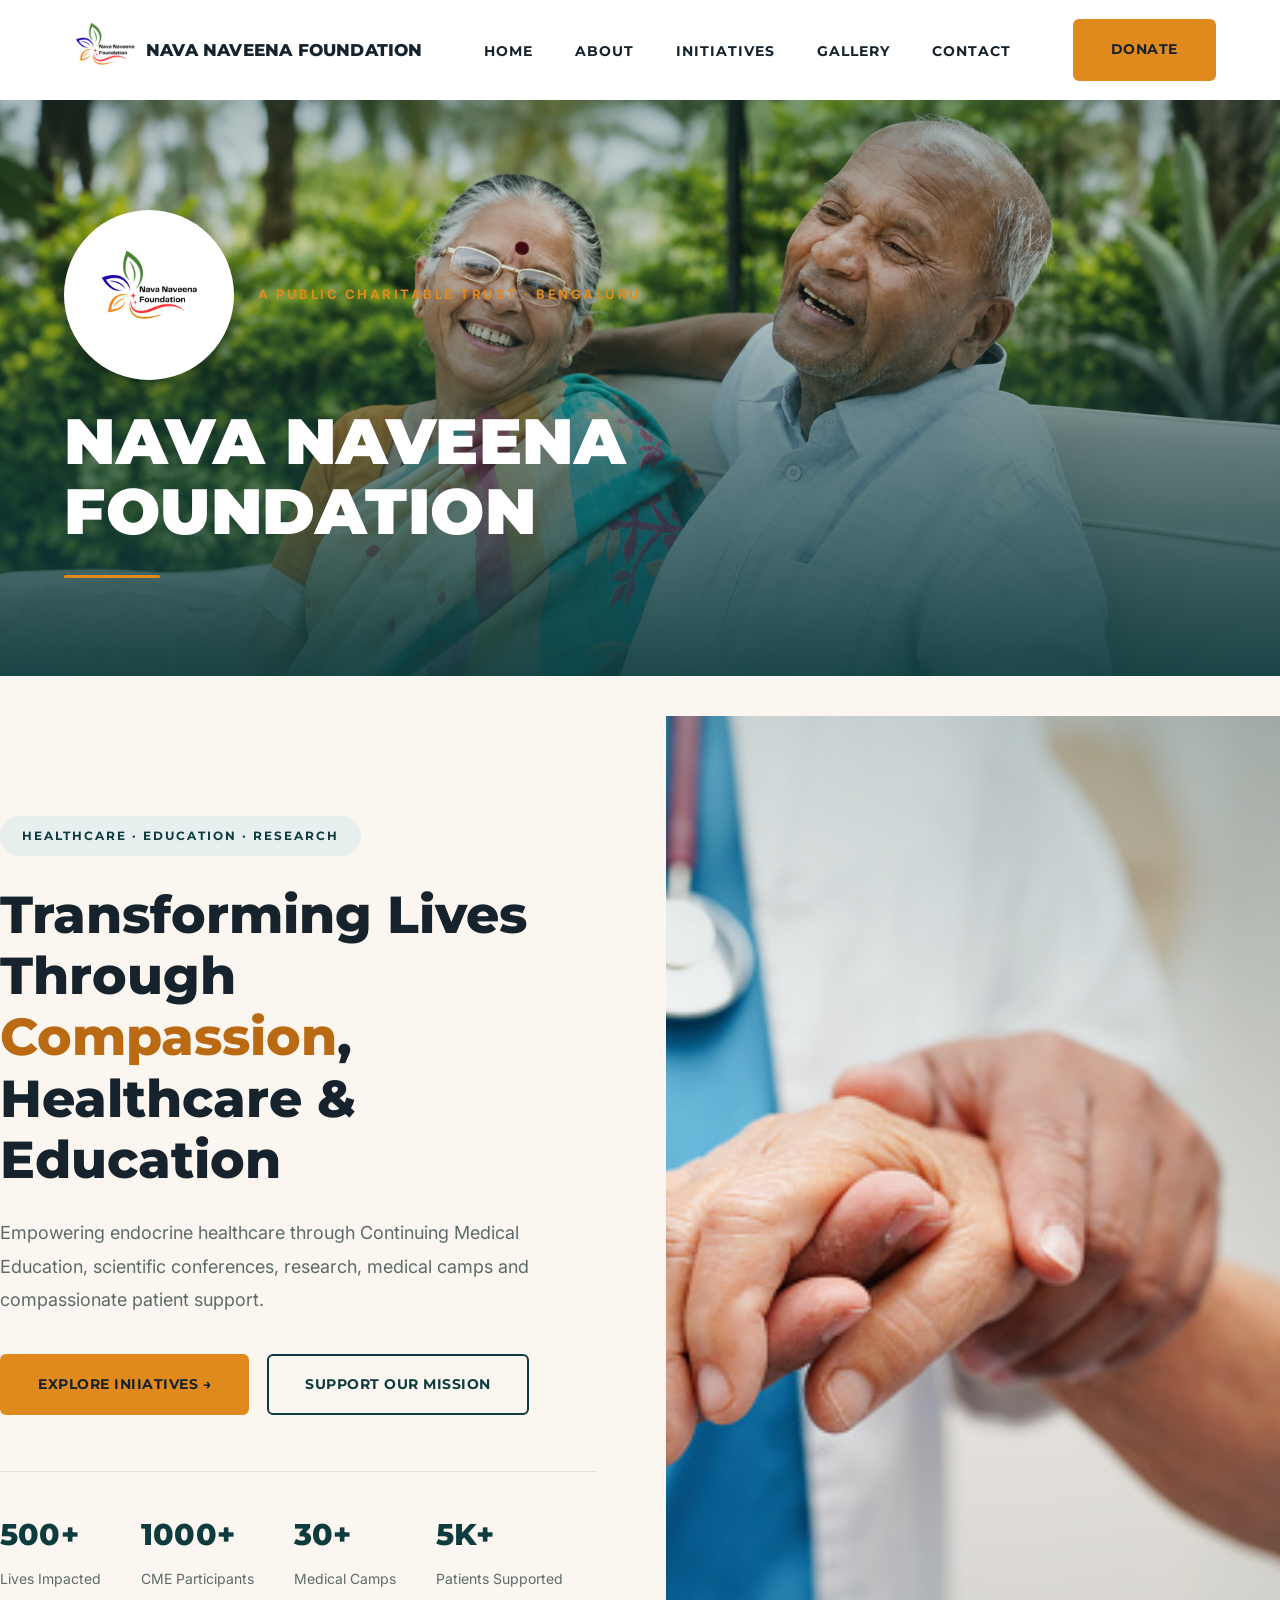
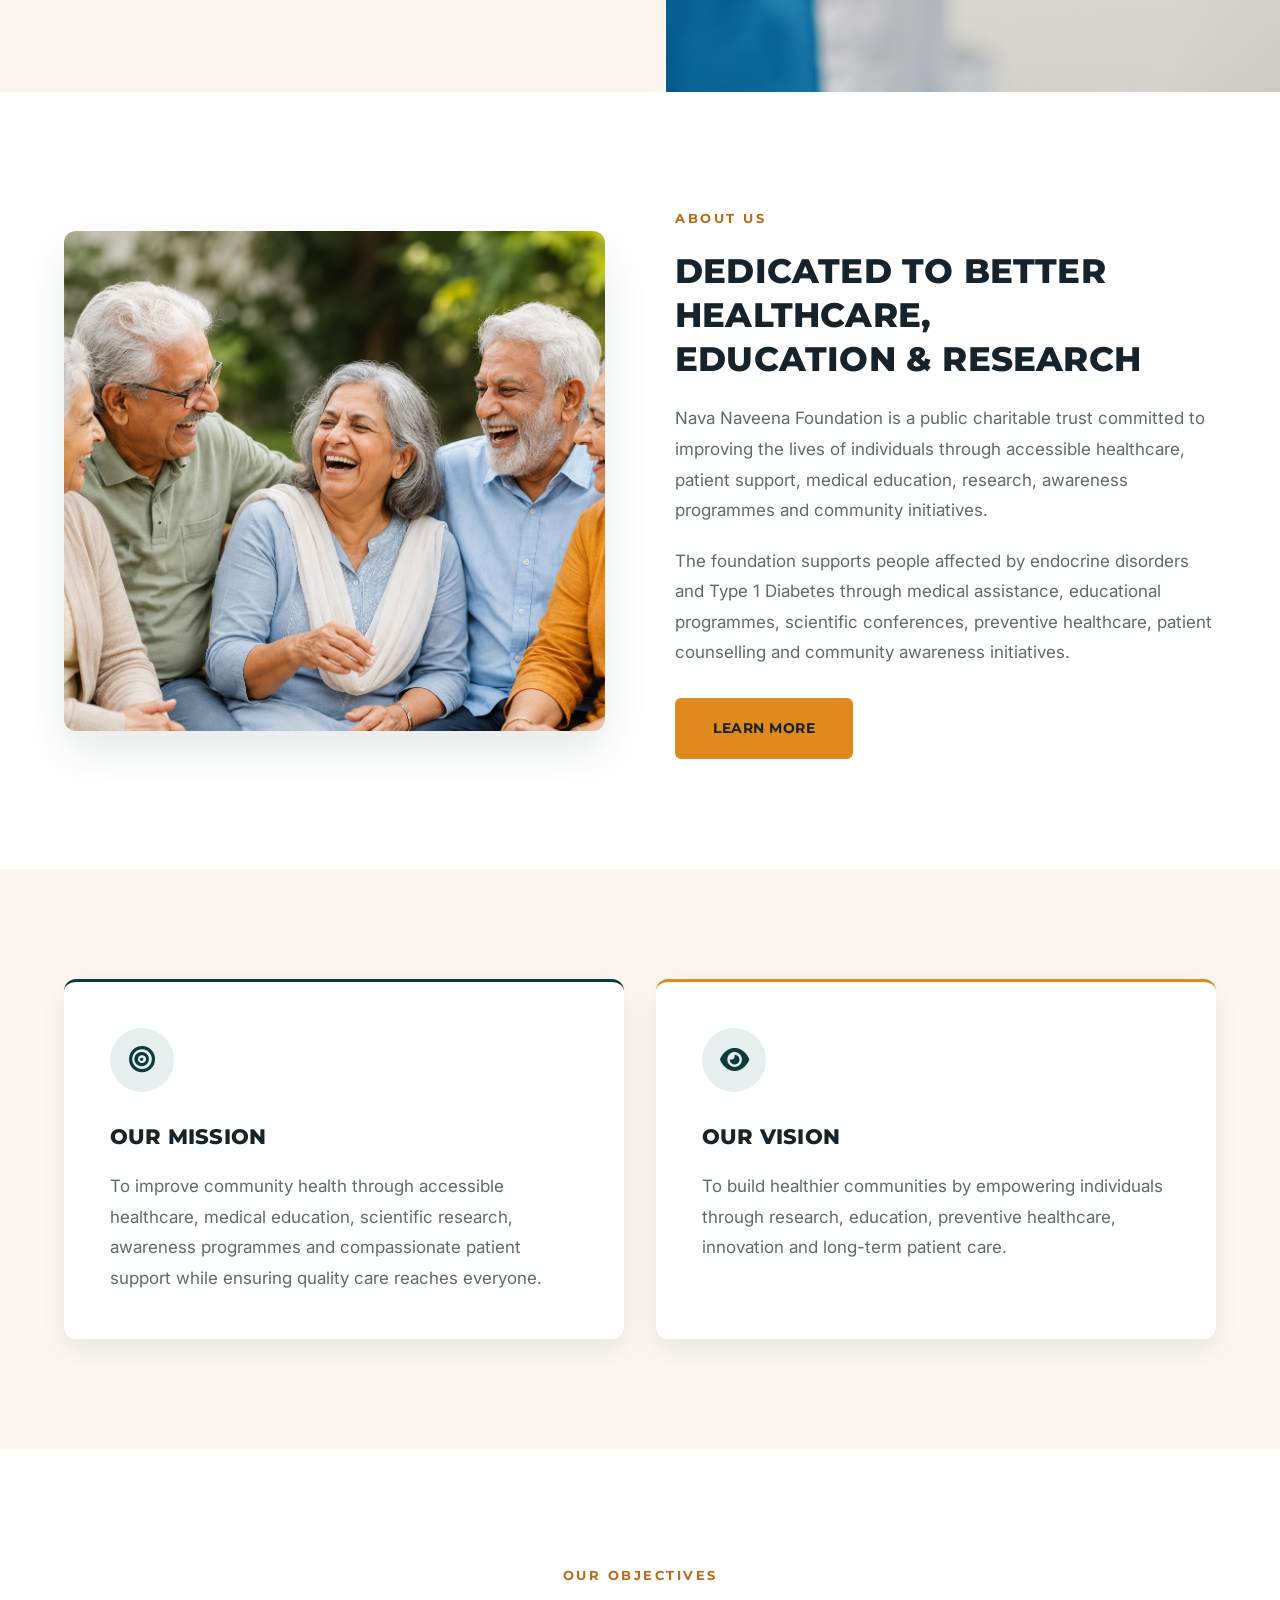
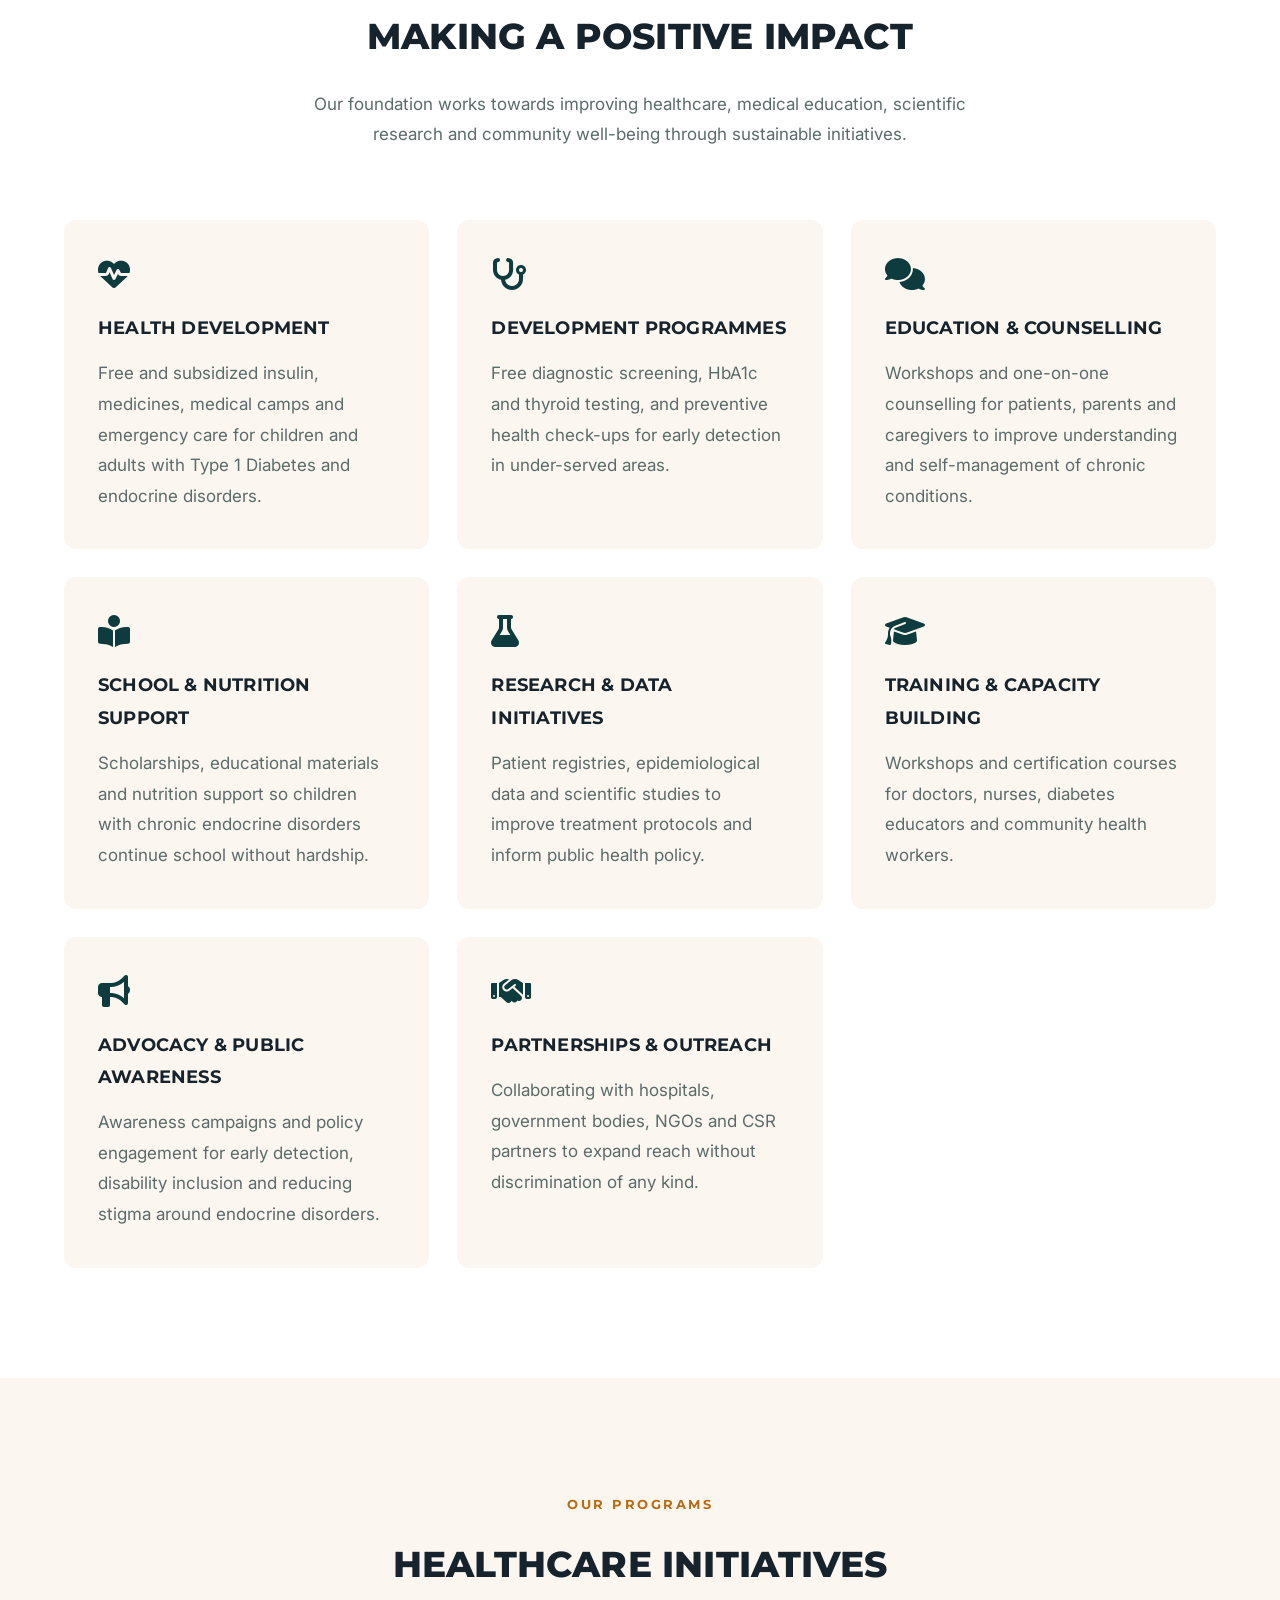
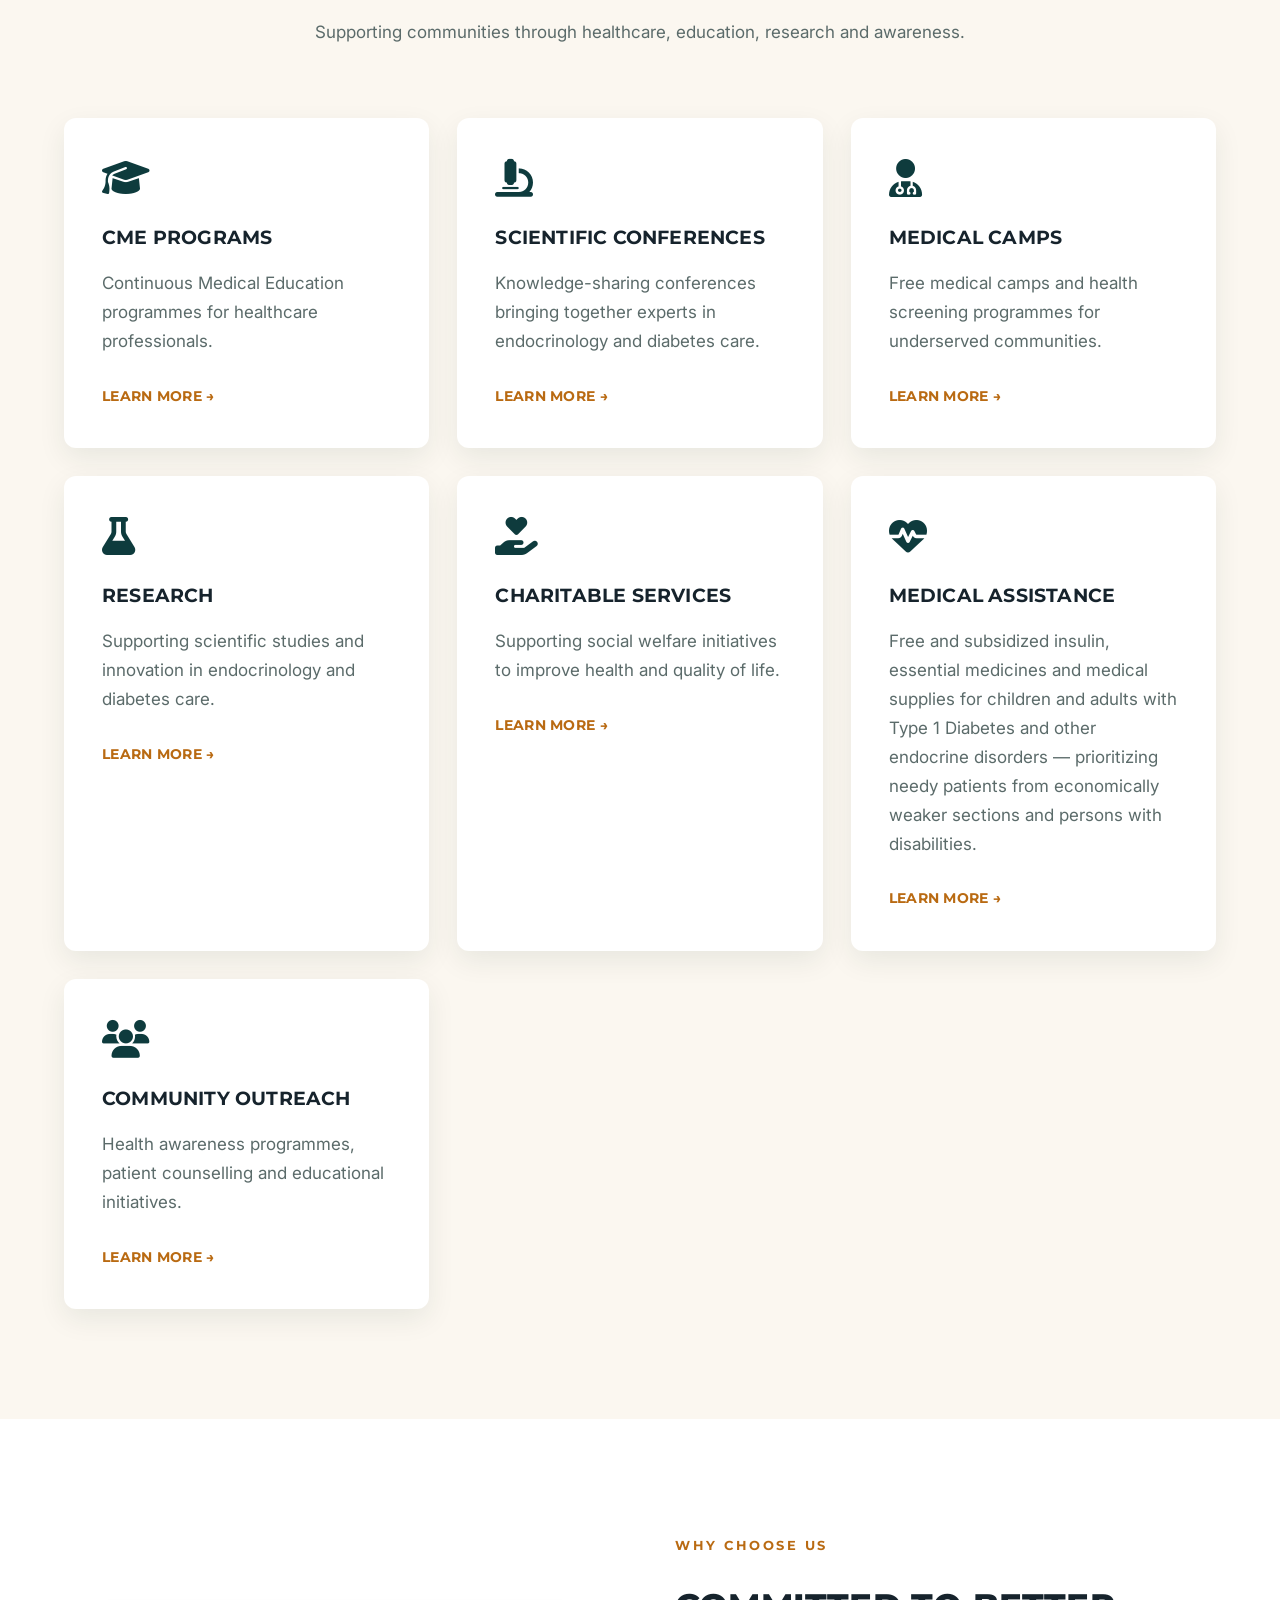
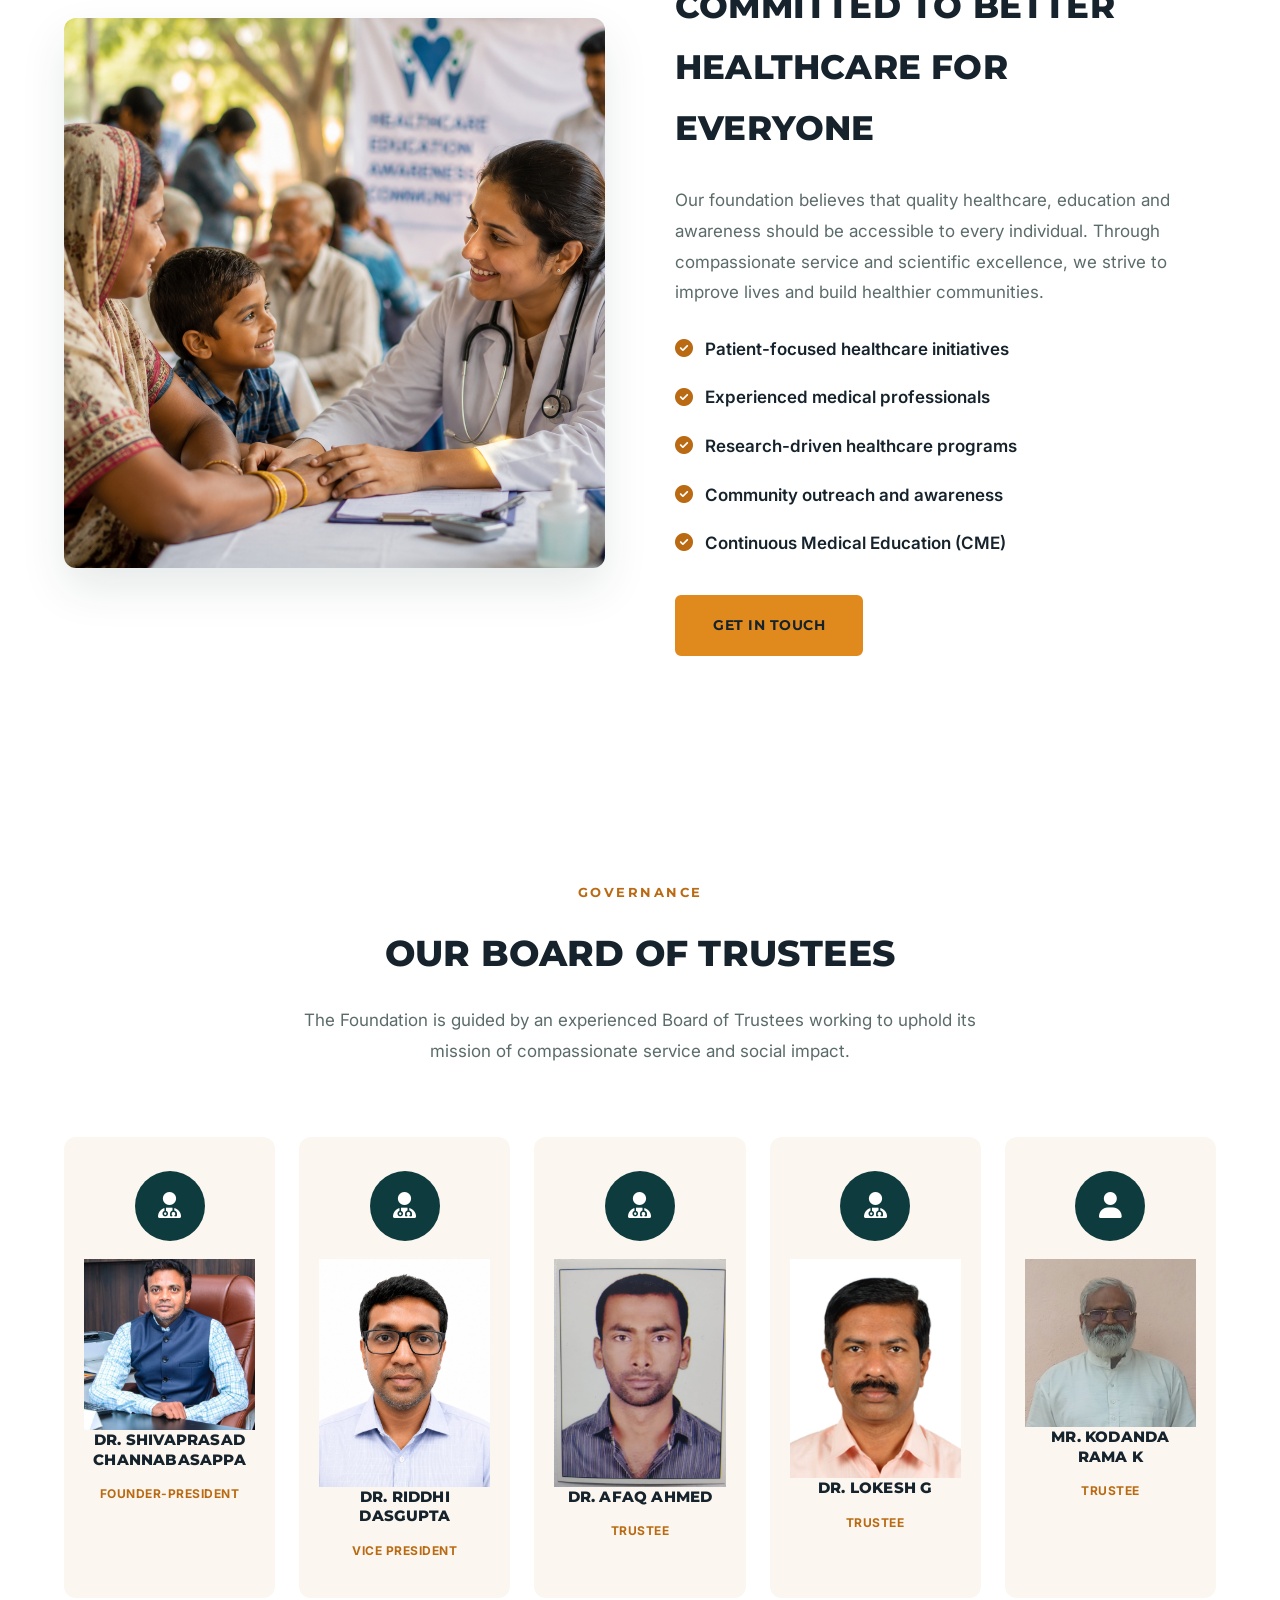
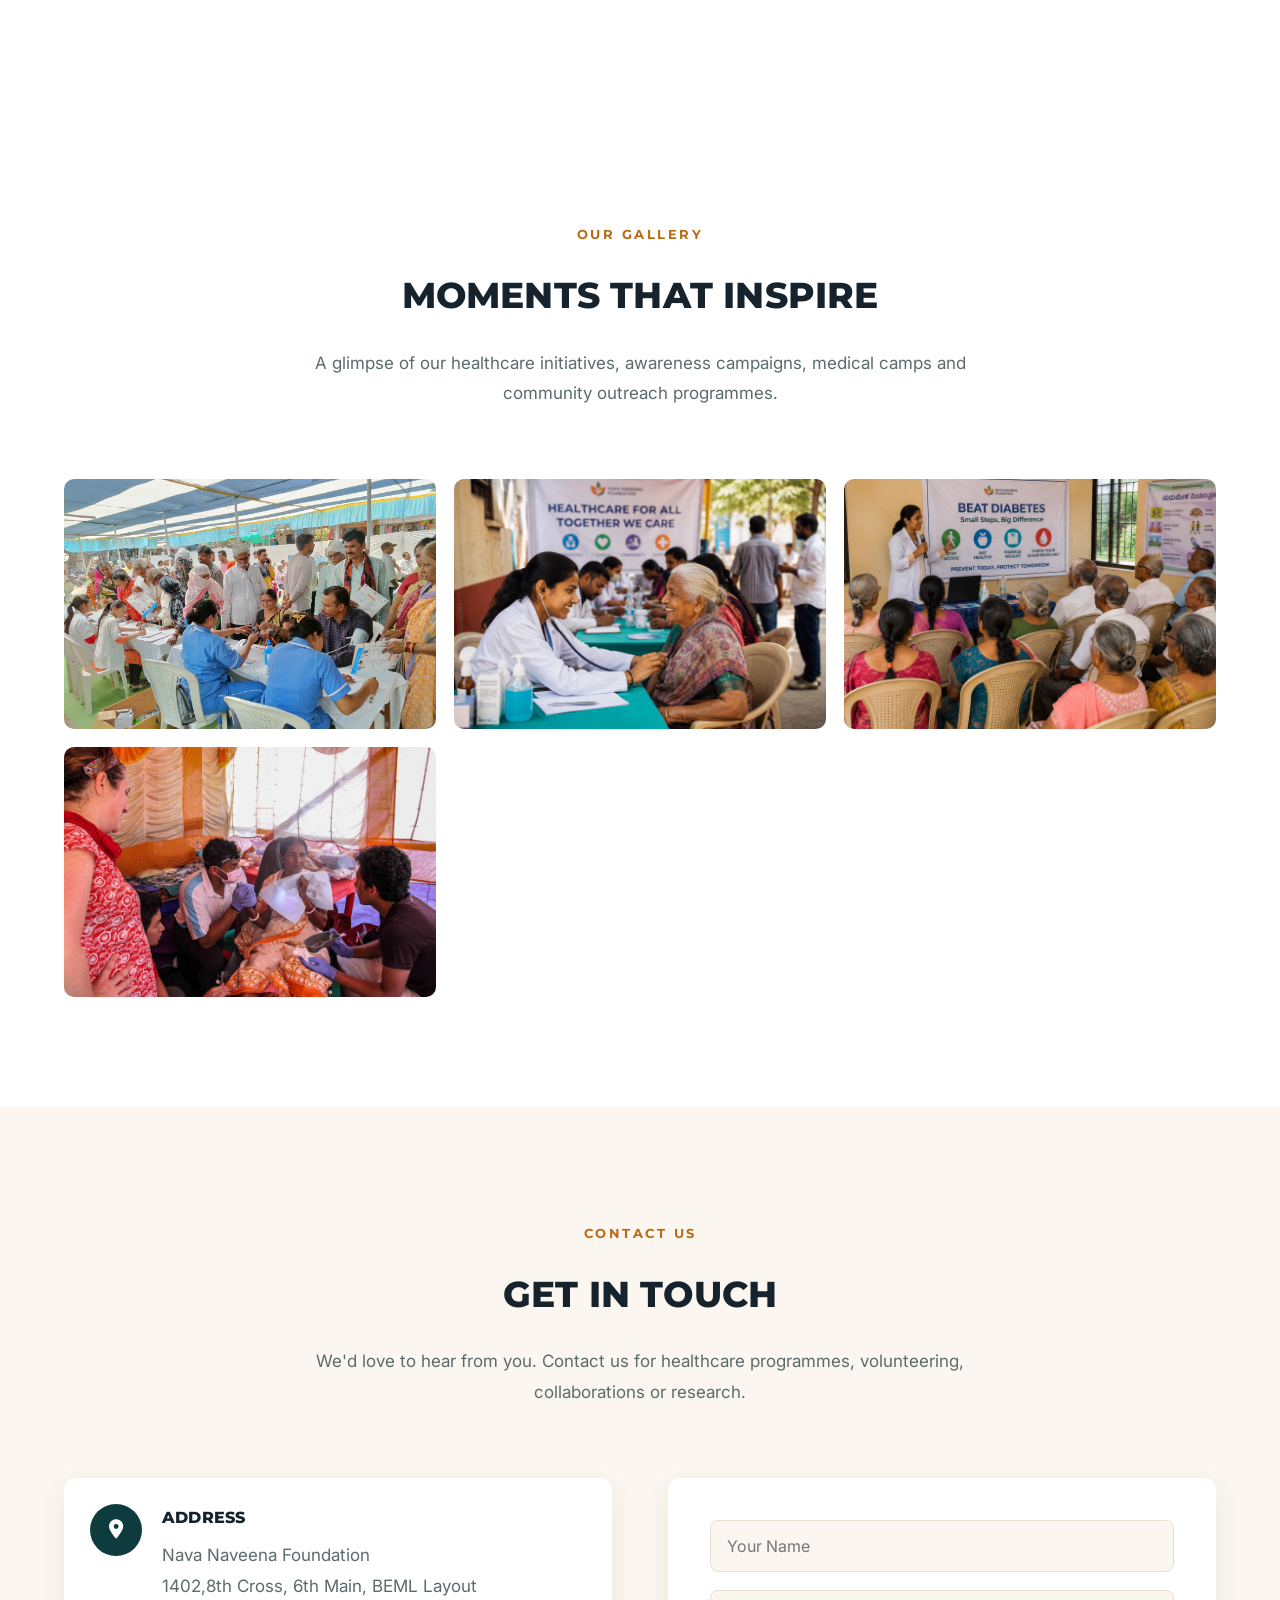
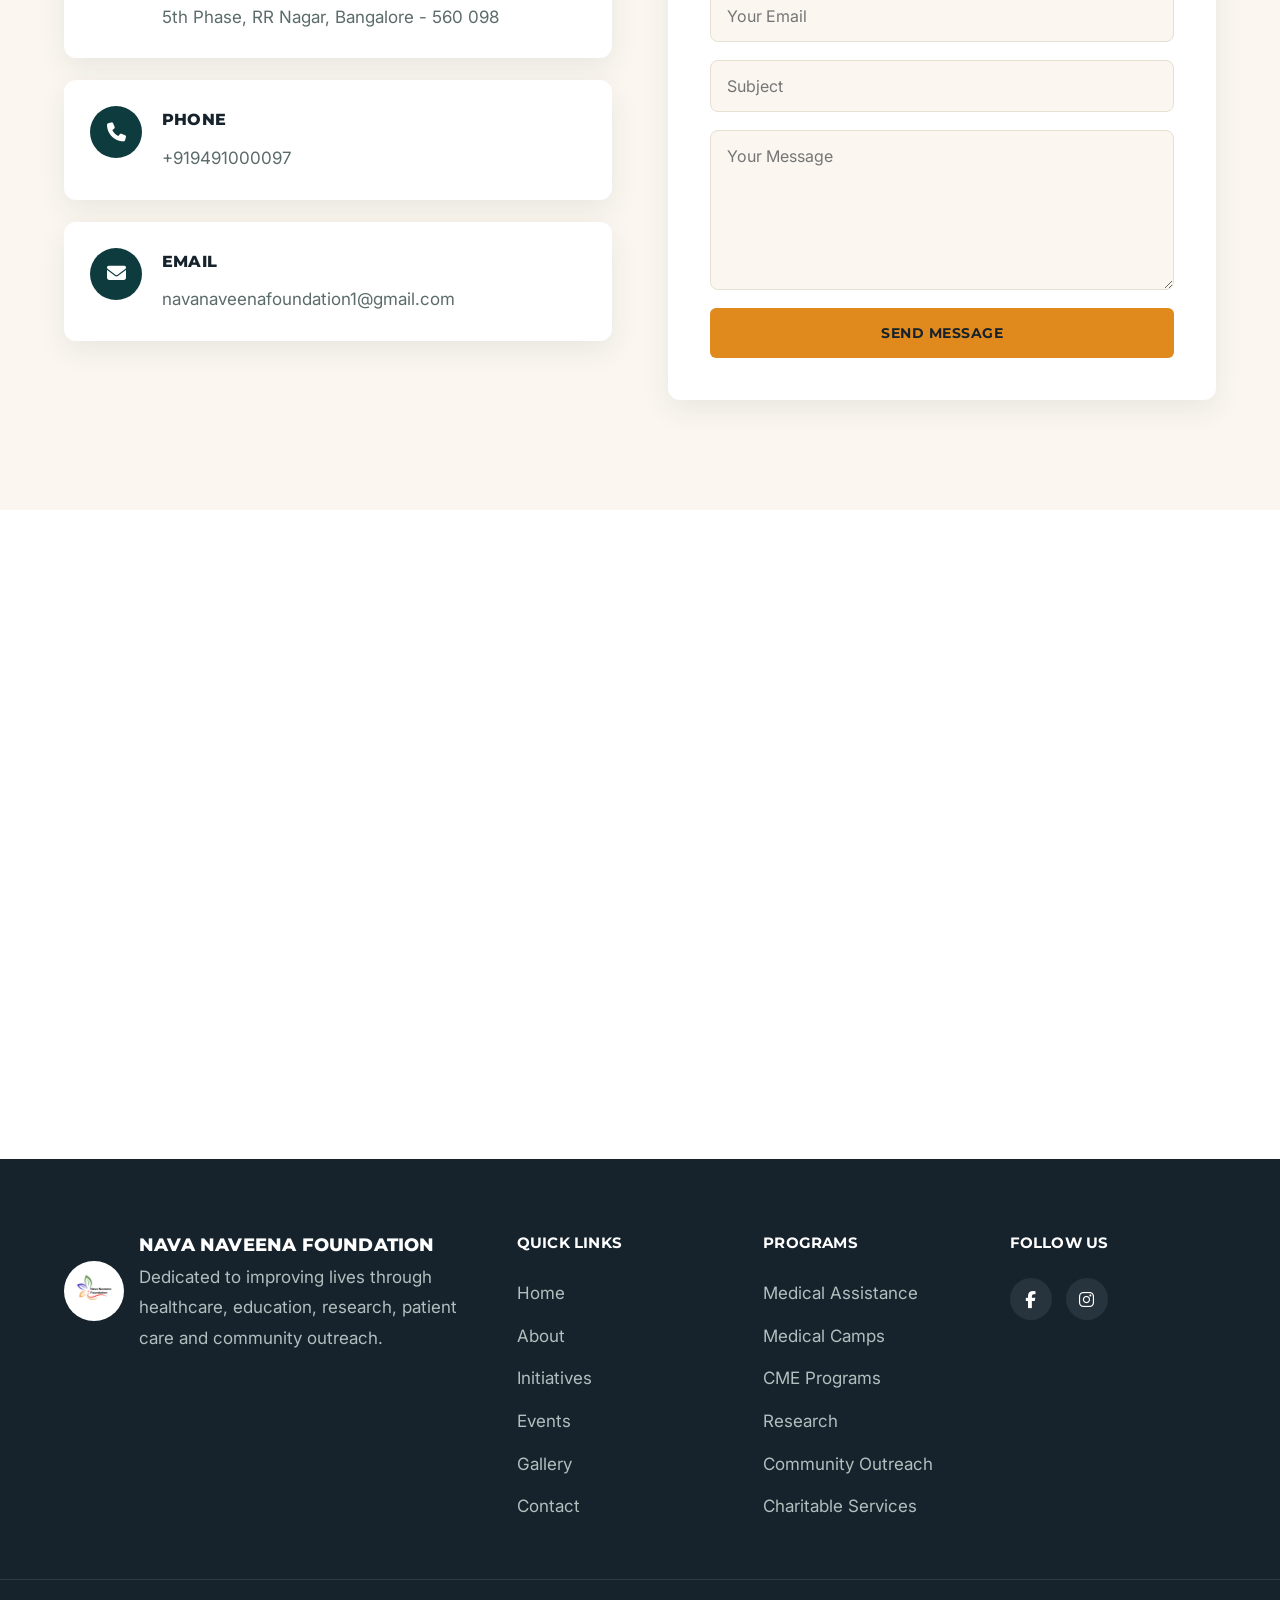
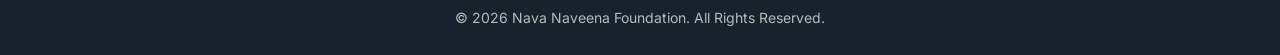
==== index.html @ af9ff90d "Initial website upload" ====
<!DOCTYPE html>
<html lang="en">

<head>

    <meta charset="UTF-8">
    <meta name="viewport" content="width=device-width, initial-scale=1.0">

    <title>Nava Naveena Foundation</title>

    <!-- Google Fonts -->
    <link rel="preconnect" href="https://fonts.googleapis.com">
    <link rel="preconnect" href="https://fonts.gstatic.com" crossorigin>

    <link href="https://fonts.googleapis.com/css2?family=Montserrat:wght@500;600;700;800;900&family=Inter:wght@400;500;600;700;800&display=swap" rel="stylesheet">
    <!-- Font Awesome -->
    <link rel="stylesheet"
        href="https://cdnjs.cloudflare.com/ajax/libs/font-awesome/6.7.2/css/all.min.css">

    <!-- CSS -->
    <link rel="stylesheet" href="css/style.css">

</head>

<body id="top">

<!-- ===========================
HEADER
=========================== -->

<header>

<nav class="navbar container">

<div class="logo">

<img src="images/logo.png" alt="Logo">

<div class="logo-text">

<h4>Nava Naveena Foundation</h4>


</div>

</div>

<button class="hamburger" id="hamburger" aria-label="Toggle menu">
    <span></span>
    <span></span>
    <span></span>
</button>

<ul class="nav-links" id="navLinks">

<li><a href="index.html" class="active">Home</a></li>
<li><a href="#about">About</a></li>
<li><a href="#initiatives">Initiatives</a></li>
<li><a href="index.html#gallery">Gallery</a></li>
<li><a href="contact.html">Contact</a></li>

</ul>

<a href="contact.html" class="primary-btn">

Donate

</a>

</nav>

</header>

<!-- ===========================
FOUNDATION BANNER — full-bleed photo band, logo + name overlaid
=========================== -->

<section class="foundation-banner">

    <div class="banner-media">
        <img src="images/banner.jpg" alt="Foundation volunteers and community members sharing a moment together">
    </div>

    <div class="container banner-content">

        <div class="banner-logo-row">
            <img src="images/logo.png" alt="Nava Naveena Foundation Logo">
            <span class="banner-eyebrow">A Public Charitable Trust · Bengaluru</span>
        </div>

        <p class="banner-title">Nava Naveena Foundation</p>

        <span class="banner-rule"></span>

    </div>

</section>

<!-- ===========================
HERO SECTION
=========================== -->

<section class="hero">

    <div class="hero-left">

        <span class="hero-tag">
            Healthcare · Education · Research
        </span>

        <h1>

            Transforming Lives <br>

            Through <span>Compassion</span>, <br>

            Healthcare & Education

        </h1>

        <p>

            Empowering endocrine healthcare through Continuing Medical
            Education, scientific conferences, research, medical camps
            and compassionate patient support.

        </p>

        <div class="hero-buttons">

            <a href="#initiatives" class="primary-btn">

                Explore Iniiatives →

            </a>

            <a href="#contact" class="secondary-btn">

                Support Our Mission

            </a>

        </div>

        <div class="hero-stats">

            <div>

                <h3>500+</h3>

                <p>Lives Impacted</p>

            </div>

            <div>

                <h3>1000+</h3>

                <p>CME Participants</p>

            </div>

            <div>

                <h3>30+</h3>

                <p>Medical Camps</p>

            </div>

            <div>

                <h3>5K+</h3>

                <p>Patients Supported</p>

            </div>

        </div>

    </div>

    <div class="hero-right">

        <img src="images/hero1.jpg" alt="Healthcare">

    </div>

</section>

<!-- ===========================
ABOUT SECTION
=========================== -->

<section class="about" id="about">

    <div class="container about-container">

        <div class="about-image">

            <img src="images/about.jpg" alt="About Nava Naveena Foundation">

        </div>

        <div class="about-content">

            <span class="section-tag">
                ABOUT US
            </span>

            <h2>
                Dedicated to Better Healthcare,<br>
                Education & Research
            </h2>

            <p>
                Nava Naveena Foundation is a public charitable trust committed
                to improving the lives of individuals through accessible
                healthcare, patient support, medical education, research,
                awareness programmes and community initiatives.
            </p>

            <p>
                The foundation supports people affected by endocrine disorders
                and Type 1 Diabetes through medical assistance, educational
                programmes, scientific conferences, preventive healthcare,
                patient counselling and community awareness initiatives.
            </p>

            <a href="about.html" class="primary-btn">
    Learn More
</a>

        </div>

    </div>

</section>

<!-- ===========================
MISSION & VISION
=========================== -->

<section class="mission-vision">

    <div class="container mv-grid">

        <div class="mv-card">

            <div class="mv-icon">
                <i class="fa-solid fa-bullseye"></i>
            </div>

            <h3>Our Mission</h3>

            <p>
                To improve community health through accessible healthcare,
                medical education, scientific research, awareness programmes
                and compassionate patient support while ensuring quality care
                reaches everyone.
            </p>

        </div>

        <div class="mv-card">

            <div class="mv-icon">
                <i class="fa-solid fa-eye"></i>
            </div>

            <h3>Our Vision</h3>

            <p>
                To build healthier communities by empowering individuals
                through research, education, preventive healthcare,
                innovation and long-term patient care.
            </p>

        </div>

    </div>

</section>

<!-- ===========================
OUR OBJECTIVES
=========================== -->

<section class="objectives">

    <div class="container">

        <div class="section-title">

            <span>OUR OBJECTIVES</span>

            <h2>Making a Positive Impact</h2>

            <p>
                Our foundation works towards improving healthcare,
                medical education, scientific research and community
                well-being through sustainable initiatives.
            </p>

        </div>

        <div class="objective-grid">

            <div class="objective-card">

                <i class="fa-solid fa-heart-pulse"></i>

                <h4>Health Development</h4>

                <p>
                    Free and subsidized insulin, medicines, medical camps
                    and emergency care for children and adults with
                    Type 1 Diabetes and endocrine disorders.
                </p>

            </div>

            <div class="objective-card">

                <i class="fa-solid fa-stethoscope"></i>

                <h4>Development Programmes</h4>

                <p>
                    Free diagnostic screening, HbA1c and thyroid testing,
                    and preventive health check-ups for early detection
                    in under-served areas.
                </p>

            </div>

            <div class="objective-card">

                <i class="fa-solid fa-comments"></i>

                <h4>Education &amp; Counselling</h4>

                <p>
                    Workshops and one-on-one counselling for patients,
                    parents and caregivers to improve understanding and
                    self-management of chronic conditions.
                </p>

            </div>

            <div class="objective-card">

                <i class="fa-solid fa-book-open-reader"></i>

                <h4>School &amp; Nutrition Support</h4>

                <p>
                    Scholarships, educational materials and nutrition
                    support so children with chronic endocrine disorders
                    continue school without hardship.
                </p>

            </div>

            <div class="objective-card">

                <i class="fa-solid fa-flask"></i>

                <h4>Research &amp; Data Initiatives</h4>

                <p>
                    Patient registries, epidemiological data and scientific
                    studies to improve treatment protocols and inform
                    public health policy.
                </p>

            </div>

            <div class="objective-card">

                <i class="fa-solid fa-graduation-cap"></i>

                <h4>Training &amp; Capacity Building</h4>

                <p>
                    Workshops and certification courses for doctors, nurses,
                    diabetes educators and community health workers.
                </p>

            </div>

            <div class="objective-card">

                <i class="fa-solid fa-bullhorn"></i>

                <h4>Advocacy &amp; Public Awareness</h4>

                <p>
                    Awareness campaigns and policy engagement for early
                    detection, disability inclusion and reducing stigma
                    around endocrine disorders.
                </p>

            </div>

            <div class="objective-card">

                <i class="fa-solid fa-handshake"></i>

                <h4>Partnerships &amp; Outreach</h4>

                <p>
                    Collaborating with hospitals, government bodies, NGOs
                    and CSR partners to expand reach without discrimination
                    of any kind.
                </p>

            </div>

        </div>

    </div>

</section>
<!-- ===========================
IMPACT
=========================== -->

<!-- ===========================
PROGRAMS SECTION
=========================== -->

<section class="programs" id="initiatives">

    <div class="container">

        <div class="section-title">

            <span>OUR PROGRAMS</span>

            <h2>Healthcare Initiatives</h2>

            <p>
                Supporting communities through healthcare,
                education, research and awareness.
            </p>

        </div>

        <div class="program-grid">

            <!-- Program 1 -->

            <div class="program-card">

                <i class="fa-solid fa-graduation-cap"></i>

                <h3>CME Programs</h3>

                <p>
                    Continuous Medical Education programmes
                    for healthcare professionals.
                </p>

                <a href="cme-programs.html" class="learn-btn">
                    Learn More →
                </a>

            </div>

            <!-- Program 2 -->

            <div class="program-card">

                <i class="fa-solid fa-microscope"></i>

                <h3>Scientific Conferences</h3>

                <p>
                    Knowledge-sharing conferences bringing together
                    experts in endocrinology and diabetes care.
                </p>

                <a href="scientific-conferences.html" class="learn-btn">
                    Learn More →
                </a>

            </div>

            <!-- Program 3 -->

            <div class="program-card">

                <i class="fa-solid fa-user-doctor"></i>

                <h3>Medical Camps</h3>

                <p>
                    Free medical camps and health screening
                    programmes for underserved communities.
                </p>

                <a href="medical-camps.html" class="learn-btn">
                    Learn More →
                </a>

            </div>

            <!-- Program 4 -->

            <div class="program-card">

                <i class="fa-solid fa-flask"></i>

                <h3>Research</h3>

                <p>
                    Supporting scientific studies and
                    innovation in endocrinology and
                    diabetes care.
                </p>

                <a href="research.html" class="learn-btn">
                    Learn More →
                </a>

            </div>

            <!-- Program 5 -->

            <div class="program-card">

                <i class="fa-solid fa-hand-holding-heart"></i>

                <h3>Charitable Services</h3>

                <p>
                    Supporting social welfare initiatives
                    to improve health and quality of life.
                </p>

                <a href="charitable-services.html" class="learn-btn">
                    Learn More →
                </a>

            </div>

            <!-- Program 6 -->

            <div class="program-card">

                <i class="fa-solid fa-heart-pulse"></i>

                <h3>Medical Assistance</h3>

                <p>
                    Free and subsidized insulin, essential medicines
                    and medical supplies for children and adults with
                    Type 1 Diabetes and other endocrine disorders —
                    prioritizing needy patients from economically
                    weaker sections and persons with disabilities.
                </p>

                <a href="medical-assistance.html" class="learn-btn">
                    Learn More →
                </a>

            </div>

            <!-- Program 7 -->

            <div class="program-card">

                <i class="fa-solid fa-users"></i>

                <h3>Community Outreach</h3>

                <p>
                    Health awareness programmes,
                    patient counselling and
                    educational initiatives.
                </p>

                <a href="community-outreach.html" class="learn-btn">
                    Learn More →
                </a>

            </div>

        </div>

    </div>

</section>

<!-- ===========================
WHY CHOOSE US
=========================== -->

<section class="why-us">

    <div class="container why-container">

        <div class="why-image">

            <img src="images/doctor.jpg" alt="Healthcare Professionals">

        </div>

        <div class="why-content">

            <span class="section-tag">
                WHY CHOOSE US
            </span>

            <h2>
                Committed to Better Healthcare for Everyone
            </h2>

            <p>
                Our foundation believes that quality healthcare,
                education and awareness should be accessible to every
                individual. Through compassionate service and scientific
                excellence, we strive to improve lives and build healthier
                communities.
            </p>

            <ul>

                <li>
                    <i class="fa-solid fa-circle-check"></i>
                    Patient-focused healthcare initiatives
                </li>

                <li>
                    <i class="fa-solid fa-circle-check"></i>
                    Experienced medical professionals
                </li>

                <li>
                    <i class="fa-solid fa-circle-check"></i>
                    Research-driven healthcare programs
                </li>

                <li>
                    <i class="fa-solid fa-circle-check"></i>
                    Community outreach and awareness
                </li>

                <li>
                    <i class="fa-solid fa-circle-check"></i>
                    Continuous Medical Education (CME)
                </li>

            </ul>

            <a href="#contact" class="primary-btn">
                Get In Touch
            </a>

        </div>

    </div>

</section>

<!-- ===========================
BOARD OF TRUSTEES
=========================== -->

<section class="trustees" id="trustees">

    <div class="container">

        <div class="section-title">

            <span>GOVERNANCE</span>

            <h2>Our Board of Trustees</h2>

            <p>
                The Foundation is guided by an experienced Board of Trustees working to uphold its mission of compassionate service and social impact.
            </p>

        </div>

        <div class="trustee-grid">

            <div class="trustee-card">

                <div class="trustee-icon">
                    <i class="fa-solid fa-user-doctor"></i>
                </div>
                <div class="trustee-photo">
    <img src="images/shivaprasad.jpg" alt="Dr. Shivaprasad Channabasappa">
</div>

                <h4>Dr. Shivaprasad Channabasappa</h4>

                <span>Founder-President</span>

            </div>

            <div class="trustee-card">

                <div class="trustee-icon">
                    <i class="fa-solid fa-user-doctor"></i>
                </div>
                <div class="trustee-photo">
    <img src="images/riddhi.jpg" alt="Dr. Riddhi Dasgupta">
</div>

                <h4>Dr. Riddhi Dasgupta</h4>

                <span>Vice President</span>

            </div>

            <div class="trustee-card">

                <div class="trustee-icon">
                    <i class="fa-solid fa-user-doctor"></i>
                </div>
                <div class="trustee-photo">
    <img src="images/afaq.jpg" alt="Dr. Afaq Ahmed">
</div>

                <h4>Dr. Afaq Ahmed</h4>

                <span>Trustee</span>

            </div>

            <div class="trustee-card">

                <div class="trustee-icon">
                    <i class="fa-solid fa-user-doctor"></i>
                </div>
                <div class="trustee-photo">
    <img src="images/lokesh.jpg" alt="Dr. Lokesh G">
</div>

                <h4>Dr. Lokesh G</h4>

                <span>Trustee</span>

            </div>

            <div class="trustee-card">

                <div class="trustee-icon">
                    <i class="fa-solid fa-user"></i>
                </div>
                <div class="trustee-photo">
    <img src="images/kodanda.jpg" alt="Mr. Kodanda Rama K">
</div>

                <h4>Mr. Kodanda Rama K</h4>

                <span>Trustee</span>

            </div>

        </div>

    </div>

</section>

<!-- ===========================
EVENTS
=========================== -->



<!-- ===========================
GALLERY
=========================== -->

<section class="gallery" id="gallery">

    <div class="container">

        <div class="section-title">

            <span>OUR GALLERY</span>

            <h2>Moments That Inspire</h2>

            <p>
                A glimpse of our healthcare initiatives,
                awareness campaigns, medical camps and
                community outreach programmes.
            </p>

        </div>

        <div class="gallery-grid">

            <img src="images/gallery1.jpg" alt="Healthcare Activity 1">

            <img src="images/gallery2.jpg" alt="Healthcare Activity 2">

            <img src="images/gallery3.jpg" alt="Healthcare Activity 3">

            <img src="images/gallery4.jpg" alt="Healthcare Activity 4">



        </div>

    </div>

</section>

<!-- ===========================
CONTACT
=========================== -->

<section class="contact" id="contact">

    <div class="container">

        <div class="section-title">

            <span>CONTACT US</span>

            <h2>Get In Touch</h2>

            <p>
                We'd love to hear from you.
                Contact us for healthcare programmes,
                volunteering, collaborations or research.
            </p>

        </div>

        <div class="contact-wrapper">

            <!-- Contact Information -->

            <div class="contact-info">

                <div class="info-box">

                    <i class="fa-solid fa-location-dot"></i>

                    <div>

                        <h4>Address</h4>

                        <p>
                            Nava Naveena Foundation<br>
                             1402,8th Cross, 6th Main, BEML Layout<br>
                            5th Phase, RR Nagar, Bangalore - 560 098
                        </p>

                    </div>

                </div>

                <div class="info-box">

                    <i class="fa-solid fa-phone"></i>

                    <div>

                        <h4>Phone</h4>

                        <p>+919491000097</p>

                    </div>

                </div>

                <div class="info-box">

                    <i class="fa-solid fa-envelope"></i>

                    <div>

                        <h4>Email</h4>

                        <p>navanaveenafoundation1@gmail.com</p>

                    </div>

                </div>

            </div>

            <!-- Contact Form -->

            <div class="contact-form">

                <form>

                    <input
                        type="text"
                        placeholder="Your Name"
                        required>

                    <input
                        type="email"
                        placeholder="Your Email"
                        required>

                    <input
                        type="text"
                        placeholder="Subject">

                    <textarea
                        rows="6"
                        placeholder="Your Message"></textarea>

                    <button
                        type="submit"
                        class="primary-btn">

                        Send Message

                    </button>

                </form>

            </div>

        </div>

    </div>

</section>

<!-- ===========================
GOOGLE MAP
=========================== -->

<section class="map">

    <iframe
        src="https://www.google.com/maps?q=Nava%20Naveen%20Clinic%2C%208th%20Cross%2C%206th%20Main%2C%20BEML%20Layout%2C%205th%20Phase%2C%20RR%20Nagar%2C%20Bangalore%20560098&output=embed"
        width="100%"
        height="100%"
        style="border:0"
        allowfullscreen=""
        loading="lazy"
        referrerpolicy="no-referrer-when-downgrade"
        title="Nava Naveena Foundation Location Map">
    </iframe>

</section>

<!-- ===========================
FOOTER
=========================== -->

<footer>

    <div class="container footer-grid">

        <!-- Foundation Info -->

        <div>

            <div class="footer-logo">

                <img src="images/logo.png" alt="Nava Naveena Foundation Logo">

                <div>

                    <h3>Nava Naveena Foundation</h3>

                    <p>
                        Dedicated to improving lives through healthcare,
                        education, research, patient care and community
                        outreach.
                    </p>

                </div>

            </div>

        </div>

        <!-- Quick Links -->

        <div>

            <h4>Quick Links</h4>

            <ul>

                <li><a href="#top">Home</a></li>
                <li><a href="#about">About</a></li>
                <li><a href="#initiatives">Initiatives</a></li>                
                <li><a href="#events">Events</a></li>
                <li><a href="#gallery">Gallery</a></li>
                <li><a href="#contact">Contact</a></li>

            </ul>

        </div>

        <!-- Programs -->

        <div>

            <h4>Programs</h4>

            <ul>

                <li><a href="medical-assistance.html">Medical Assistance</a></li>

                <li><a href="medical-camps.html">Medical Camps</a></li>

                <li><a href="cme-programs.html">CME Programs</a></li>

                <li><a href="research.html">Research</a></li>

                <li><a href="community-outreach.html">Community Outreach</a></li>

                <li><a href="charitable-services.html">Charitable Services</a></li>

            </ul>

        </div>

        <!-- Social -->

        <div>

            <h4>Follow Us</h4>

            <div class="social-links">

                <a href="#"><i class="fab fa-facebook-f"></i></a>

                <a href="#"><i class="fab fa-instagram"></i></a>

                

        

            </div>

        </div>

    </div>

    <hr>

    <div class="copyright">

        <p>
            © 2026 Nava Naveena Foundation. All Rights Reserved.
        </p>

    </div>

</footer>

<!-- JavaScript -->

<script src="js/script.js"></script>

</body>

</html>
---- css/style.css ----
/*==================================
GOOGLE FONTS
==================================*/
@import url('https://fonts.googleapis.com/css2?family=Montserrat:wght@500;600;700;800;900&family=Inter:wght@400;500;600;700;800&display=swap');

/*==================================
RESET
==================================*/

*{
    margin:0;
    padding:0;
    box-sizing:border-box;
}

:root{

    --ink:#16232C;
    --teal-deep:#0E3B3D;
    --teal:#155E5A;
    --teal-soft:#E7F0EF;
    --marigold:#E08A1E;
    --marigold-deep:#B96A12;
    --paper:#FBF7F0;
    --white:#fff;
    --line:#E7DFD0;
    --muted:#5B6B6A;
    --shadow:0 20px 45px rgba(14,45,44,.10);
    --shadow-soft:0 10px 28px rgba(14,45,44,.08);

}

html{
    scroll-behavior:smooth;
}

body{
    font-family:'Inter',sans-serif;
    background:var(--white);
    color:var(--muted);
    font-size:17px;
    line-height:1.8;
    font-weight:400;
    overflow-x:hidden;
    -webkit-font-smoothing:antialiased;
    -moz-osx-font-smoothing:grayscale;
}

img{

    width:100%;
    display:block;

}

a{

    text-decoration:none;

}

ul{

    list-style:none;

}

.container{

    width:90%;
    max-width:1200px;
    margin:auto;

}

section{

    padding:110px 0;

}

h1,h2,h3,h4,h5,h6{
    font-family:'Montserrat',sans-serif;
    color:var(--ink);
    font-weight:800;
    letter-spacing:.2px;
    text-transform:uppercase;
}

p{

    font-size:17px;

}

/*==================================
BUTTONS
==================================*/

.primary-btn{

    display:inline-block;
    background:var(--marigold);
    color:var(--ink);
    padding:16px 36px;
    border-radius:6px;
    font-family:'Montserrat',sans-serif;
    font-weight:700;
    letter-spacing:.5px;
    text-transform:uppercase;
    font-size:14px;
    transition:.3s;
    border:2px solid var(--marigold);

}

.primary-btn:hover{

    background:var(--marigold-deep);
    border-color:var(--marigold-deep);
    color:var(--white);
    transform:translateY(-3px);

}

.secondary-btn{

    display:inline-block;
    border:2px solid var(--white);
    color:var(--white);
    padding:16px 36px;
    border-radius:6px;
    font-family:'Montserrat',sans-serif;
    font-weight:700;
    letter-spacing:.5px;
    text-transform:uppercase;
    font-size:14px;
    transition:.3s;

}

.secondary-btn:hover{

    background:var(--white);
    color:var(--teal-deep);

}

/* On light sections the secondary button needs dark ink, not white */
.hero .secondary-btn{
    border-color:var(--teal-deep);
    color:var(--teal-deep);
}

.hero .secondary-btn:hover{
    background:var(--teal-deep);
    color:var(--white);
}

.why-content .secondary-btn{
    border-color:var(--teal-deep);
    color:var(--teal-deep);
}

/*==================================
HEADER
==================================*/

header{

    position:fixed;
    top:0;
    left:0;
    width:100%;
    background:rgba(255,255,255,.97);
    box-shadow:0 1px 0 var(--line);
    z-index:999;
    backdrop-filter:blur(6px);

}

.navbar{

    height:100px;
    display:flex;
    justify-content:space-between;
    align-items:center;

}

/*==================================
LOGO
==================================*/

.logo{

    display:flex;
    align-items:center;

}

.logo img{

    width:auto;
    height:82px;
    max-width:260px;
    object-fit:contain;

}

/*==================================
NAVIGATION
==================================*/

.nav-links{

    display:flex;
    align-items:center;
    gap:42px;

}

.nav-links a{
    position:relative;
    color:var(--ink);
    font-family:'Montserrat',sans-serif;
    font-size:14px;
    font-weight:700;
    letter-spacing:1px;
    text-transform:uppercase;
    transition:.3s;
    padding-bottom:4px;
}

.nav-links a::after{
    content:"";
    position:absolute;
    left:0;
    bottom:0;
    width:0;
    height:2px;
    background:var(--marigold);
    transition:.3s;
}

.nav-links a:hover{
    color:var(--teal-deep);
}

.nav-links a:hover::after{
    width:100%;
}

/*==================================
FOUNDATION BANNER (signature opening band)
==================================*/

.foundation-banner{

    position:relative;
    margin-top:100px;
    height:64vh;
    min-height:440px;
    max-height:620px;
    overflow:hidden;
    display:flex;
    align-items:flex-end;

}

.banner-media{

    position:absolute;
    inset:0;
    z-index:1;

}

.banner-media img{

    width:100%;
    height:100%;
    object-fit:cover;

}

.foundation-banner::before{

    content:"";
    position:absolute;
    inset:0;
    z-index:2;
    background:
        linear-gradient(0deg, rgba(14,59,61,.92) 0%, rgba(14,59,61,.55) 42%, rgba(14,59,61,.15) 75%, rgba(14,59,61,.35) 100%);

}

.banner-content{

    position:relative;
    z-index:3;
    padding-bottom:60px;
    color:var(--white);

}

.banner-logo-row{

    display:flex;
    align-items:center;
    gap:24px;
    margin-bottom:26px;

}

.banner-logo-row img{

    width:170px;
    height:170px;
    object-fit:contain;
    background:var(--white);
    border-radius:50%;
    padding:18px;
    box-shadow:0 8px 24px rgba(0,0,0,.25);

}

.banner-eyebrow{

    display:inline-block;
    font-family:'Inter',sans-serif;
    font-size:13px;
    font-weight:700;
    letter-spacing:2.5px;
    text-transform:uppercase;
    color:var(--marigold);

}

.banner-title{

    font-family:'Montserrat',sans-serif;
    font-weight:900;
    font-size:clamp(34px,5.5vw,64px);
    color:var(--white);
    line-height:1.1;
    letter-spacing:.5px;
    text-transform:uppercase;
    margin-top:14px;
    max-width:820px;

}

.banner-rule{

    display:block;
    width:96px;
    height:3px;
    background:var(--marigold);
    margin-top:28px;
    border-radius:2px;

}

/*==================================
HERO SECTION
==================================*/

.hero{
    padding:40px 0 0;
    display:grid;
    grid-template-columns:52% 48%;
    align-items:center;
    background:var(--paper);
}

/* Left Side */

.hero-left{
    padding:100px 70px 100px 0;
    display:flex;
    flex-direction:column;
    justify-content:center;
}

/* Tag */

.hero-tag{
    display:inline-block;
    width:fit-content;
    padding:9px 22px;
    background:var(--teal-soft);
    color:var(--teal-deep);
    border-radius:40px;
    font-family:'Montserrat',sans-serif;
    font-size:12px;
    font-weight:700;
    letter-spacing:2px;
    text-transform:uppercase;
    margin-bottom:28px;
}

/* Heading */

.hero h1{
    font-size:52px;
    font-weight:800;
    line-height:1.18;
    letter-spacing:0;
    color:var(--ink);
    margin-bottom:26px;
    text-transform:none;
}

.hero h1 span{
    color:var(--marigold-deep);
}

/* Paragraph */

.hero p{
    font-family:'Inter',sans-serif;
    font-size:18px;
    color:var(--muted);
    line-height:1.85;
    margin-bottom:38px;
    max-width:560px;
}

/* Buttons */

.hero-buttons{
    display:flex;
    gap:18px;
    flex-wrap:wrap;
    margin-bottom:56px;
}

/* Stats */

.hero-stats{
    display:flex;
    gap:40px;
    flex-wrap:wrap;
    padding-top:36px;
    border-top:1px solid var(--line);
}

.hero-stats div{
    text-align:left;
}

.hero-stats h3{
    color:var(--teal-deep);
    font-size:30px;
    font-weight:800;
    margin-bottom:4px;
}

.hero-stats p{
    margin:0;
    font-family:'Inter',sans-serif;
    font-size:14px;
    color:var(--muted);
    text-transform:none;
}

/* Right Side */

.hero-right{
    position:relative;
    height:100%;
    min-height:640px;
    overflow:hidden;
}

.hero-right::after{
    content:"";
    position:absolute;
    inset:0;
    background:linear-gradient(200deg, rgba(14,59,61,.28), rgba(14,59,61,0) 55%);
    mix-blend-mode:multiply;
}

.hero-right img{
    width:100%;
    height:100%;
    object-fit:cover;
    display:block;
}

/*==================================
SECTION TITLE
==================================*/

.section-title{
    text-align:center;
    margin-bottom:70px;
}

.section-title span{
    display:inline-block;
    color:var(--marigold-deep);
    font-family:'Montserrat',sans-serif;
    font-size:13px;
    font-weight:700;
    letter-spacing:2.5px;
    text-transform:uppercase;
}

.section-title h2{
    font-size:36px;
    font-weight:800;
    margin-top:14px;
    color:var(--ink);
}

.section-title p{
    font-family:'Inter',sans-serif;
    max-width:680px;
    margin:20px auto 0;
    color:var(--muted);
    text-transform:none;
}

/*==================================
ABOUT
==================================*/

.about{
    background:var(--white);
}

.about-container{
    display:grid;
    grid-template-columns:1fr 1fr;
    gap:70px;
    align-items:center;
}

.about-image img{
    width:100%;
    height:500px;
    object-fit:cover;
    border-radius:12px;
    box-shadow:var(--shadow);
}

.section-tag{
    display:inline-block;
    color:var(--marigold-deep);
    font-family:'Montserrat',sans-serif;
    font-size:13px;
    font-weight:700;
    letter-spacing:2.5px;
    text-transform:uppercase;
    margin-bottom:18px;
}

.about-content h2{
    font-size:34px;
    font-weight:800;
    margin-bottom:22px;
    line-height:1.3;
}

.about-content p{
    font-family:'Inter',sans-serif;
    margin-bottom:20px;
    color:var(--muted);
    text-transform:none;
}

.about-content .primary-btn{
    margin-top:10px;
}

/*==================================
MISSION & VISION
==================================*/

.mission-vision{
    background:var(--paper);
}

.mv-grid{
    display:grid;
    grid-template-columns:repeat(2,1fr);
    gap:32px;
}

.mv-card{
    background:var(--white);
    padding:46px;
    border-radius:12px;
    text-align:left;
    box-shadow:var(--shadow-soft);
    border-top:3px solid var(--teal-deep);
    transition:.3s;
}

.mv-card:nth-child(2){
    border-top-color:var(--marigold);
}

.mv-card:hover{
    transform:translateY(-8px);
}

.mv-icon{
    width:64px;
    height:64px;
    border-radius:50%;
    background:var(--teal-soft);
    display:flex;
    align-items:center;
    justify-content:center;
    margin-bottom:26px;
}

.mv-icon i{
    color:var(--teal-deep);
    font-size:26px;
}

.mv-card h3{
    margin-bottom:15px;
    font-size:21px;
}

.mv-card p{
    font-family:'Inter',sans-serif;
    color:var(--muted);
    text-transform:none;
}

/*==================================
OBJECTIVES
==================================*/

.objectives{
    background:var(--white);
}

.objective-grid{
    display:grid;
    grid-template-columns:repeat(3,1fr);
    gap:28px;
}

.objective-card{
    background:var(--paper);
    border-radius:12px;
    padding:38px 34px;
    text-align:left;
    transition:.3s;
}

.objective-card:hover{
    background:var(--teal-soft);
    transform:translateY(-6px);
}

.objective-card i{
    font-size:32px;
    color:var(--teal-deep);
    margin-bottom:22px;
}

.objective-card h4{
    margin-bottom:14px;
    font-size:18px;
    font-weight:700;
}

.objective-card p{
    font-family:'Inter',sans-serif;
    color:var(--muted);
    text-transform:none;
}

/*==================================
IMPACT
==================================*/

.impact{
    background:var(--teal-deep);
    color:var(--white);
}

.impact .section-title span{
    color:var(--marigold);
}
.impact .section-title h2,
.impact .section-title p{
    color:var(--white);
}

.impact .section-title p{
    opacity:.8;
}

.impact-grid{
    display:grid;
    grid-template-columns:repeat(4,1fr);
    gap:24px;
}

.impact-box{
    background:rgba(255,255,255,.07);
    border:1px solid rgba(255,255,255,.14);
    border-radius:12px;
    padding:42px 20px;
    text-align:center;
    transition:.3s;
}

.impact-box:hover{
    background:rgba(255,255,255,.12);
    transform:translateY(-6px);
}

.impact-box i{
    font-size:34px;
    color:var(--marigold);
    margin-bottom:20px;
}

.impact-box h2{
    color:var(--white);
    font-size:34px;
    font-weight:800;
    margin-bottom:8px;
}

.impact-box p{
    color:var(--white);
    opacity:.85;
    margin:0;
    font-family:'Inter',sans-serif;
    text-transform:none;
}
/*==================================
PROGRAMS
==================================*/

.programs{
    background:var(--paper);
}

.program-grid{
    display:grid;
    grid-template-columns:repeat(3,1fr);
    gap:28px;
}

.program-card{
    background:var(--white);
    padding:38px;
    border-radius:12px;
    box-shadow:var(--shadow-soft);
    transition:.35s;
    border-top:3px solid transparent;
}

.program-card:hover{
    transform:translateY(-8px);
    border-top:3px solid var(--marigold);
    box-shadow:var(--shadow);
}

.program-card i{
    font-size:38px;
    color:var(--teal-deep);
    margin-bottom:24px;
}

.program-card h3{
    font-size:19px;
    font-weight:700;
    margin-bottom:14px;
}

.program-card p{
    font-family:'Inter',sans-serif;
    color:var(--muted);
    margin-bottom:24px;
    line-height:1.7;
    text-transform:none;
}

.program-card a{
    color:var(--marigold-deep);
    font-family:'Montserrat',sans-serif;
    font-weight:700;
    font-size:14px;
    letter-spacing:.3px;
    text-transform:uppercase;
}

/*==================================
WHY CHOOSE US
==================================*/

.why-us{
    background:var(--white);
}

.why-container{
    display:grid;
    grid-template-columns:1fr 1fr;
    gap:70px;
    align-items:center;
}

.why-image img{
    width:100%;
    height:550px;
    object-fit:cover;
    border-radius:12px;
    box-shadow:var(--shadow);
}

.why-content h2{
    font-size:34px;
    font-weight:800;
    margin-bottom:26px;
}

.why-content p{
    font-family:'Inter',sans-serif;
    margin-bottom:26px;
    color:var(--muted);
    text-transform:none;
}

.why-content ul{
    margin-bottom:36px;
}

.why-content li{
    display:flex;
    align-items:center;
    gap:12px;
    margin-bottom:18px;
    color:var(--ink);
    font-family:'Inter',sans-serif;
    font-weight:600;
    text-transform:none;
}

.why-content li i{
    color:var(--marigold-deep);
    font-size:18px;
}

/*==================================
TRUSTEES
==================================*/

.trustees{
    background:var(--white);
}

.trustee-grid{
    display:grid;
    grid-template-columns:repeat(5,1fr);
    gap:24px;
}

.trustee-card{
    background:var(--paper);
    border-radius:12px;
    padding:34px 20px;
    text-align:center;
    transition:.3s;
}

.trustee-card:hover{
    background:var(--teal-soft);
    transform:translateY(-6px);
}

.trustee-icon{
    width:70px;
    height:70px;
    margin:0 auto 18px;
    border-radius:50%;
    background:var(--teal-deep);
    display:flex;
    align-items:center;
    justify-content:center;
}

.trustee-icon i{
    color:var(--white);
    font-size:26px;
}

.trustee-card h4{
    font-size:15px;
    margin-bottom:8px;
    line-height:1.3;
}

.trustee-card span{
    display:inline-block;
    font-family:'Inter',sans-serif;
    font-size:12px;
    font-weight:700;
    letter-spacing:.5px;
    text-transform:uppercase;
    color:var(--marigold-deep);
}

/*==================================
EVENTS
==================================*/

.events{
    background:var(--paper);
}

.event-grid{
    display:grid;
    grid-template-columns:repeat(3,1fr);
    gap:28px;
}

.event-card{
    background:var(--white);
    border-radius:12px;
    overflow:hidden;
    box-shadow:var(--shadow-soft);
    transition:.35s;
}

.event-card:hover{
    transform:translateY(-8px);
    box-shadow:var(--shadow);
}

.event-card img{
    width:100%;
    height:230px;
    object-fit:cover;
}

.event-content{
    padding:30px;
}

.event-content span{
    color:var(--marigold-deep);
    font-family:'Montserrat',sans-serif;
    font-weight:700;
    font-size:12px;
    letter-spacing:1px;
    text-transform:uppercase;
}

.event-content h3{
    margin:14px 0;
    font-size:19px;
}

.event-content p{
    font-family:'Inter',sans-serif;
    color:var(--muted);
    margin-bottom:20px;
    text-transform:none;
}

.event-content a{
    color:var(--teal-deep);
    font-family:'Montserrat',sans-serif;
    font-weight:700;
    font-size:14px;
    text-transform:uppercase;
    letter-spacing:.3px;
}

/*==================================
GALLERY
==================================*/

.gallery{
    background:var(--white);
}

.gallery-grid{
    display:grid;
    grid-template-columns:repeat(3,1fr);
    gap:18px;
}

.gallery-grid img{
    width:100%;
    height:250px;
    object-fit:cover;
    border-radius:10px;
    transition:.4s;
    cursor:pointer;
}

.gallery-grid img:hover{
    transform:scale(1.03);
    box-shadow:var(--shadow);
}
/*==================================
CONTACT
==================================*/

.contact{
    background:var(--paper);
}

.contact-wrapper{
    display:grid;
    grid-template-columns:1fr 1fr;
    gap:56px;
    margin-top:60px;
}

.contact-info{
    display:flex;
    flex-direction:column;
    gap:22px;
}

.info-box{
    display:flex;
    align-items:flex-start;
    gap:20px;
    background:var(--white);
    padding:26px;
    border-radius:12px;
    box-shadow:var(--shadow-soft);
    transition:.3s;
}

.info-box:hover{
    transform:translateY(-6px);
}

.info-box i{
    width:52px;
    height:52px;
    background:var(--teal-deep);
    color:var(--white);
    border-radius:50%;
    display:flex;
    justify-content:center;
    align-items:center;
    font-size:19px;
    flex-shrink:0;
}

.info-box h4{
    margin-bottom:8px;
    font-size:16px;
}

.info-box p{
    font-family:'Inter',sans-serif;
    text-transform:none;
}

.contact-form{
    background:var(--white);
    padding:42px;
    border-radius:12px;
    box-shadow:var(--shadow-soft);
}

.contact-form form{
    display:flex;
    flex-direction:column;
    gap:18px;
}

.contact-form input,
.contact-form textarea{
    width:100%;
    padding:15px 16px;
    border:1px solid var(--line);
    border-radius:8px;
    font-family:'Inter',sans-serif;
    font-size:16px;
    outline:none;
    transition:.3s;
    background:var(--paper);
}

.contact-form input:focus,
.contact-form textarea:focus{
    border-color:var(--teal-deep);
    background:var(--white);
}

.contact-form textarea{
    resize:vertical;
    min-height:160px;
}

.contact-form button{
    border:none;
    cursor:pointer;
}

/*==================================
MAP
==================================*/

.map iframe{
    width:100%;
    height:420px;
    border:none;
    filter:grayscale(20%);
}

/*==================================
FOOTER
==================================*/

footer{
    background:var(--ink);
    color:var(--white);
    padding:70px 0 25px;
}

.footer-grid{
    display:grid;
    grid-template-columns:2fr 1fr 1fr 1fr;
    gap:40px;
}

.footer-logo{
    display:flex;
    align-items:center;
    gap:15px;
    margin-bottom:20px;
}

.footer-logo img{
    width:60px;
    height:60px;
    object-fit:contain;
    background:var(--white);
    border-radius:50%;
    padding:6px;
}

.footer-logo h3{
    color:var(--white);
    font-size:18px;
}

.footer-logo p{
    font-family:'Inter',sans-serif;
    text-transform:none;
}

footer h4{
    color:var(--white);
    margin-bottom:22px;
    font-size:15px;
    font-weight:700;
}

footer p{
    color:#AFC0BE;
}

footer ul li{
    margin-bottom:12px;
}

footer ul li a{
    color:#AFC0BE;
    font-family:'Inter',sans-serif;
    text-transform:none;
    transition:.3s;
}

footer ul li a:hover{
    color:var(--marigold);
    padding-left:6px;
}

.social-links{
    display:flex;
    gap:14px;
    margin-top:22px;
}

.social-links a{
    width:42px;
    height:42px;
    border-radius:50%;
    background:rgba(255,255,255,.08);
    color:var(--white);
    display:flex;
    justify-content:center;
    align-items:center;
    transition:.3s;
}

.social-links a:hover{
    background:var(--marigold);
    color:var(--ink);
    transform:translateY(-4px);
}

footer hr{
    border:none;
    border-top:1px solid rgba(255,255,255,.1);
    margin:45px 0 25px;
}

.copyright{
    text-align:center;
}

.copyright p{
    color:#AFC0BE;
    font-family:'Inter',sans-serif;
    font-size:14px;
    text-transform:none;
}

/*==================================
ANIMATION
==================================*/

.program-card,
.objective-card,
.mv-card,
.event-card,
.info-box,
.impact-box{
    transition:all .35s ease;
}

/*==================================
MOBILE HAMBURGER MENU
==================================*/

.hamburger{
    display:none;
    flex-direction:column;
    justify-content:space-between;
    width:28px;
    height:20px;
    background:none;
    border:none;
    cursor:pointer;
    z-index:1001;
}

.hamburger span{
    display:block;
    width:100%;
    height:3px;
    background:var(--ink);
    border-radius:2px;
    transition:.3s;
}

.hamburger.active span:nth-child(1){
    transform:translateY(8.5px) rotate(45deg);
}

.hamburger.active span:nth-child(2){
    opacity:0;
}

.hamburger.active span:nth-child(3){
    transform:translateY(-8.5px) rotate(-45deg);
}

/*==================================
RESPONSIVE
==================================*/

@media(max-width:992px){

.hero,
.about-container,
.why-container,
.contact-wrapper{
    grid-template-columns:1fr;
}

.hero-left{
    padding:70px 40px;
    text-align:center;
}

.hero-tag{
    margin-left:auto;
    margin-right:auto;
}

.hero-buttons,
.hero-stats{
    justify-content:center;
}

.hero p{
    margin-left:auto;
    margin-right:auto;
}

.hero-right{
    height:480px;
    min-height:0;
}

.banner-content{
    text-align:center;
}

.banner-logo-row{
    justify-content:center;
}

.banner-rule{
    margin-left:auto;
    margin-right:auto;
}

.program-grid,
.objective-grid,
.event-grid,
.gallery-grid,
.impact-grid,
.mv-grid,
.footer-grid,
.trustee-grid{
    grid-template-columns:repeat(2,1fr);
}

.nav-links{
    gap:25px;
}

}

@media(max-width:768px){

section{
    padding:70px 0;
}

.foundation-banner{
    height:52vh;
    min-height:360px;
    margin-top:90px;
}

.navbar{
    height:90px;
}

.hero h1{
    font-size:32px;
}

.hero p{
    font-size:16px;
}

.program-grid,
.objective-grid,
.event-grid,
.gallery-grid,
.impact-grid,
.mv-grid,
.footer-grid,
.trustee-grid,
.contact-wrapper{
    grid-template-columns:1fr;
}

.hero-stats{
    flex-direction:column;
    gap:20px;
    align-items:center;
}

.hero-buttons{
    flex-direction:column;
    align-items:center;
}

.hamburger{
    display:flex;
}

.nav-links{
    position:fixed;
    top:0;
    right:-100%;
    width:70%;
    max-width:320px;
    height:100vh;
    background:var(--white);
    flex-direction:column;
    justify-content:center;
    align-items:center;
    gap:34px;
    box-shadow:-10px 0 30px rgba(0,0,0,.15);
    transition:right .35s ease;
    z-index:1000;
}

.nav-links.active{
    right:0;
}

.navbar .primary-btn{
    display:none;
}

.logo img{
    width:auto;
    height:56px;
    max-width:170px;
}

.contact-form{
    padding:26px;
}

.footer-grid{
    text-align:center;
}

.footer-logo{
    justify-content:center;
}

.social-links{
    justify-content:center;
}

}
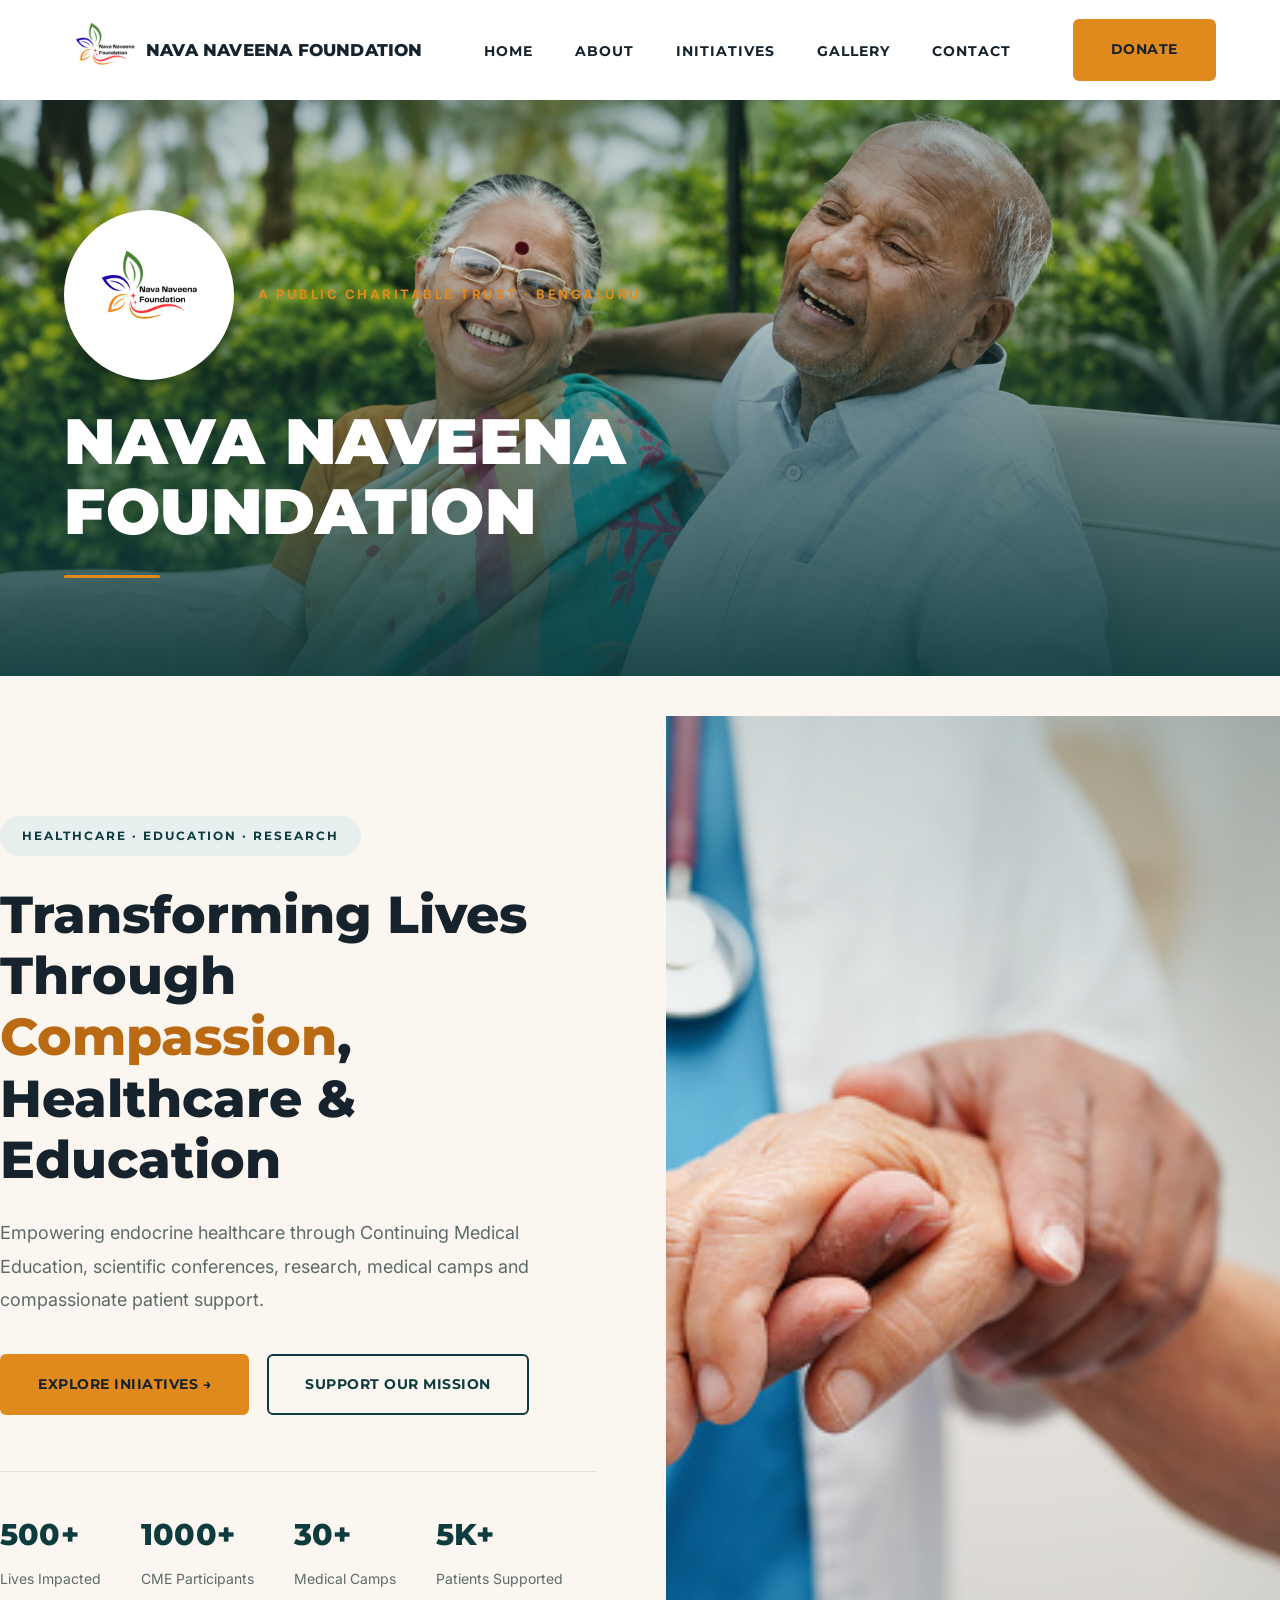
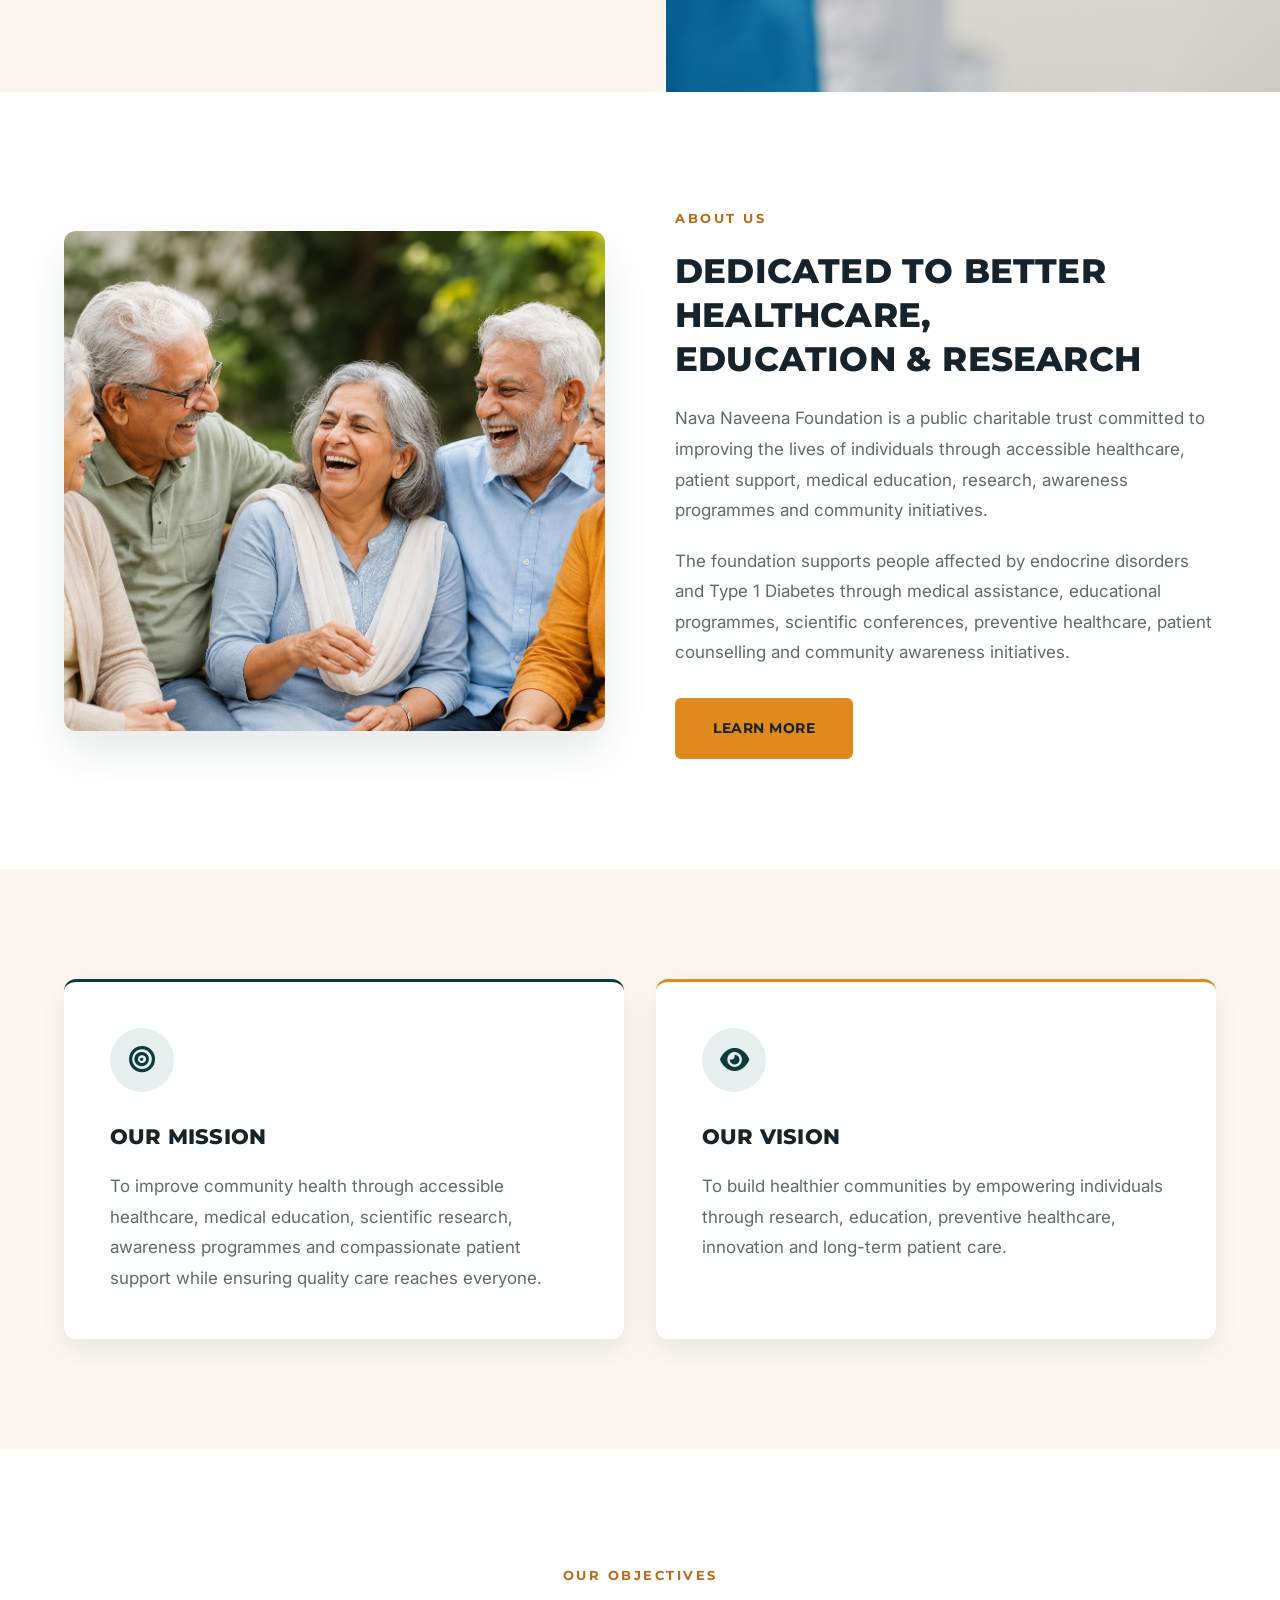
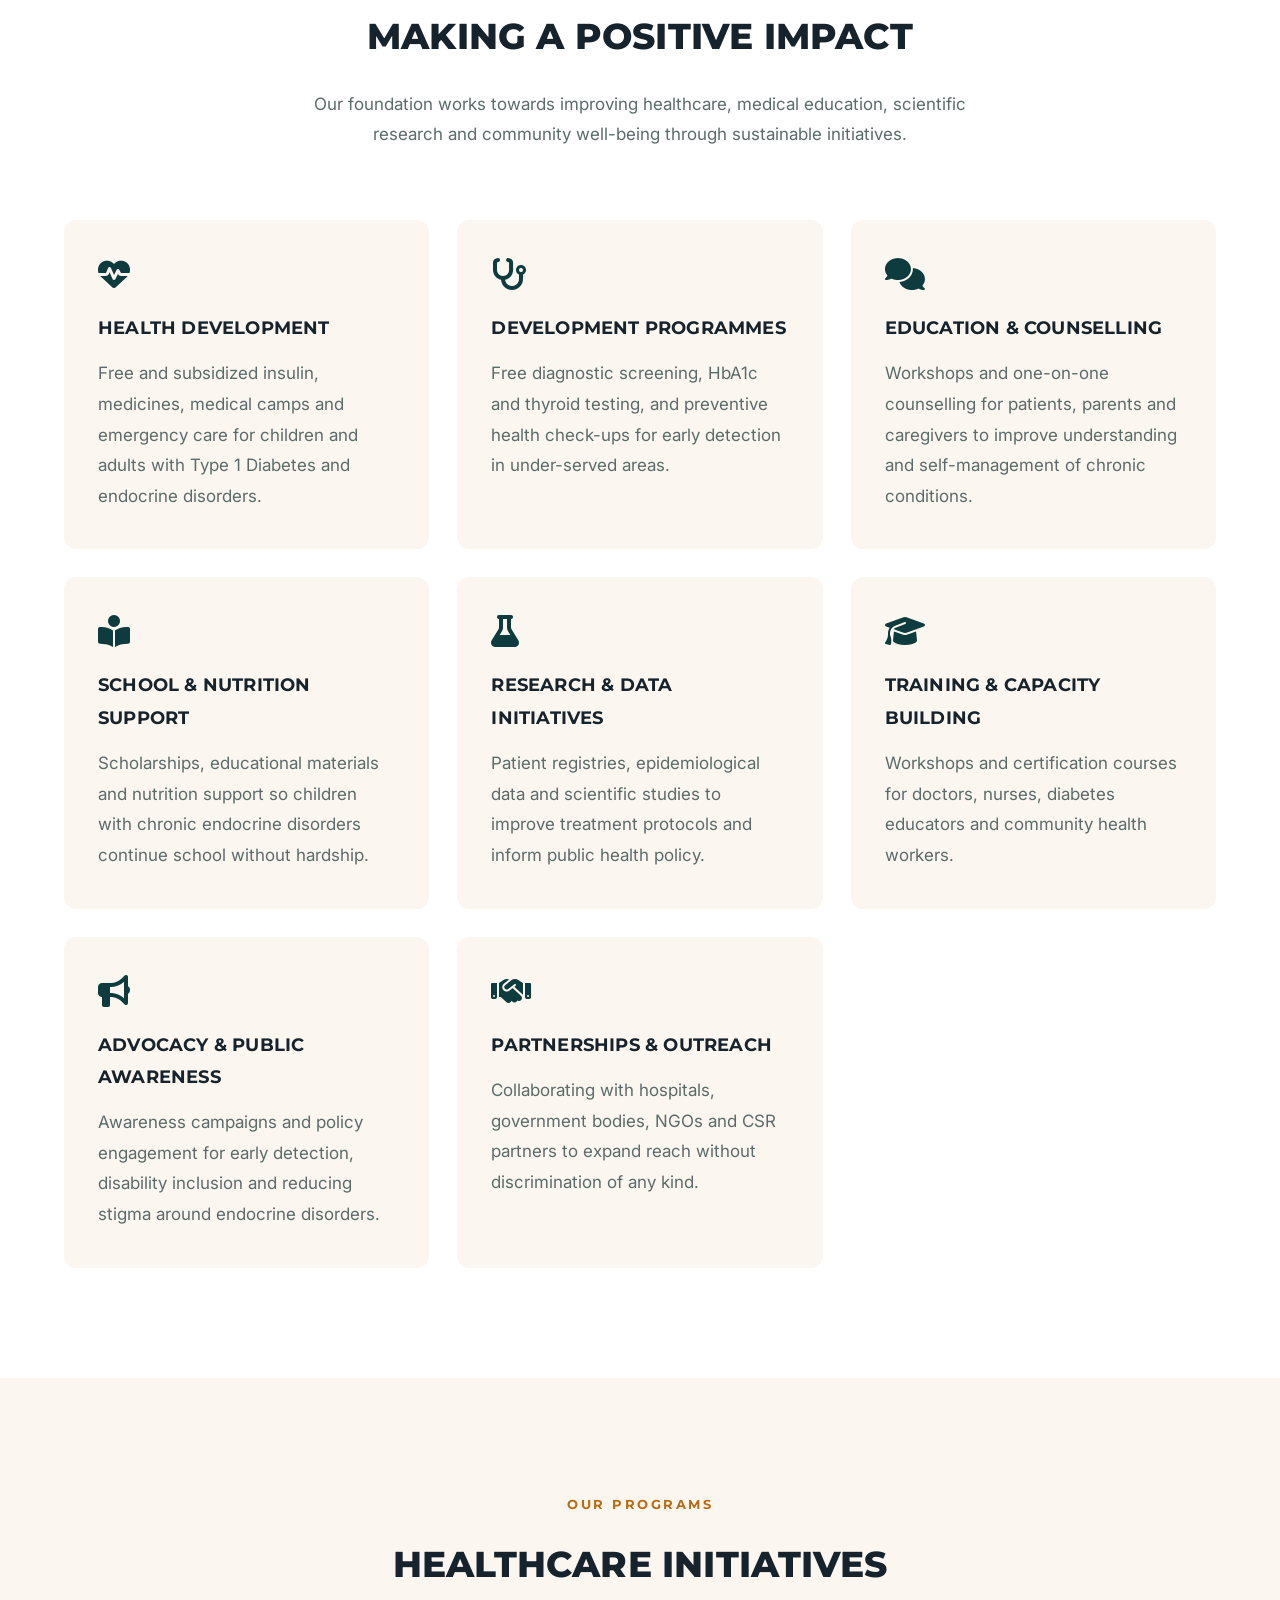
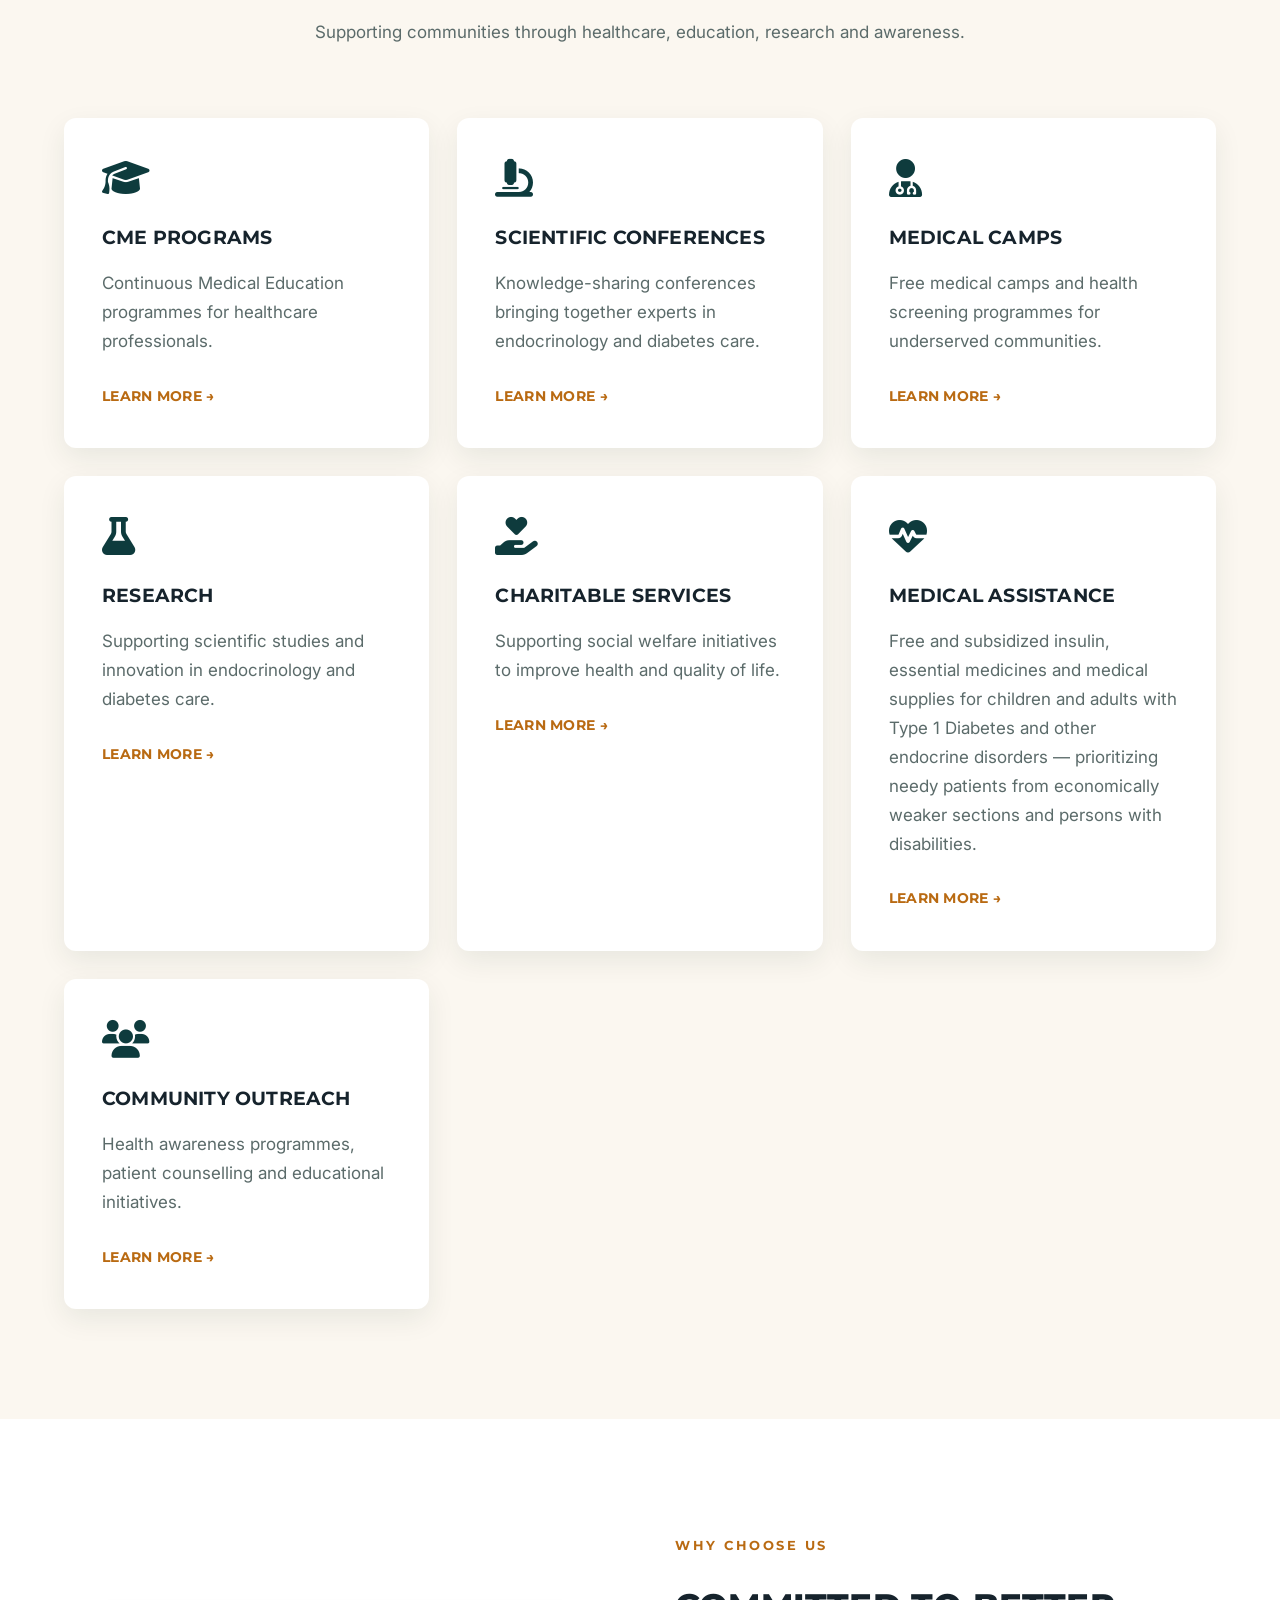
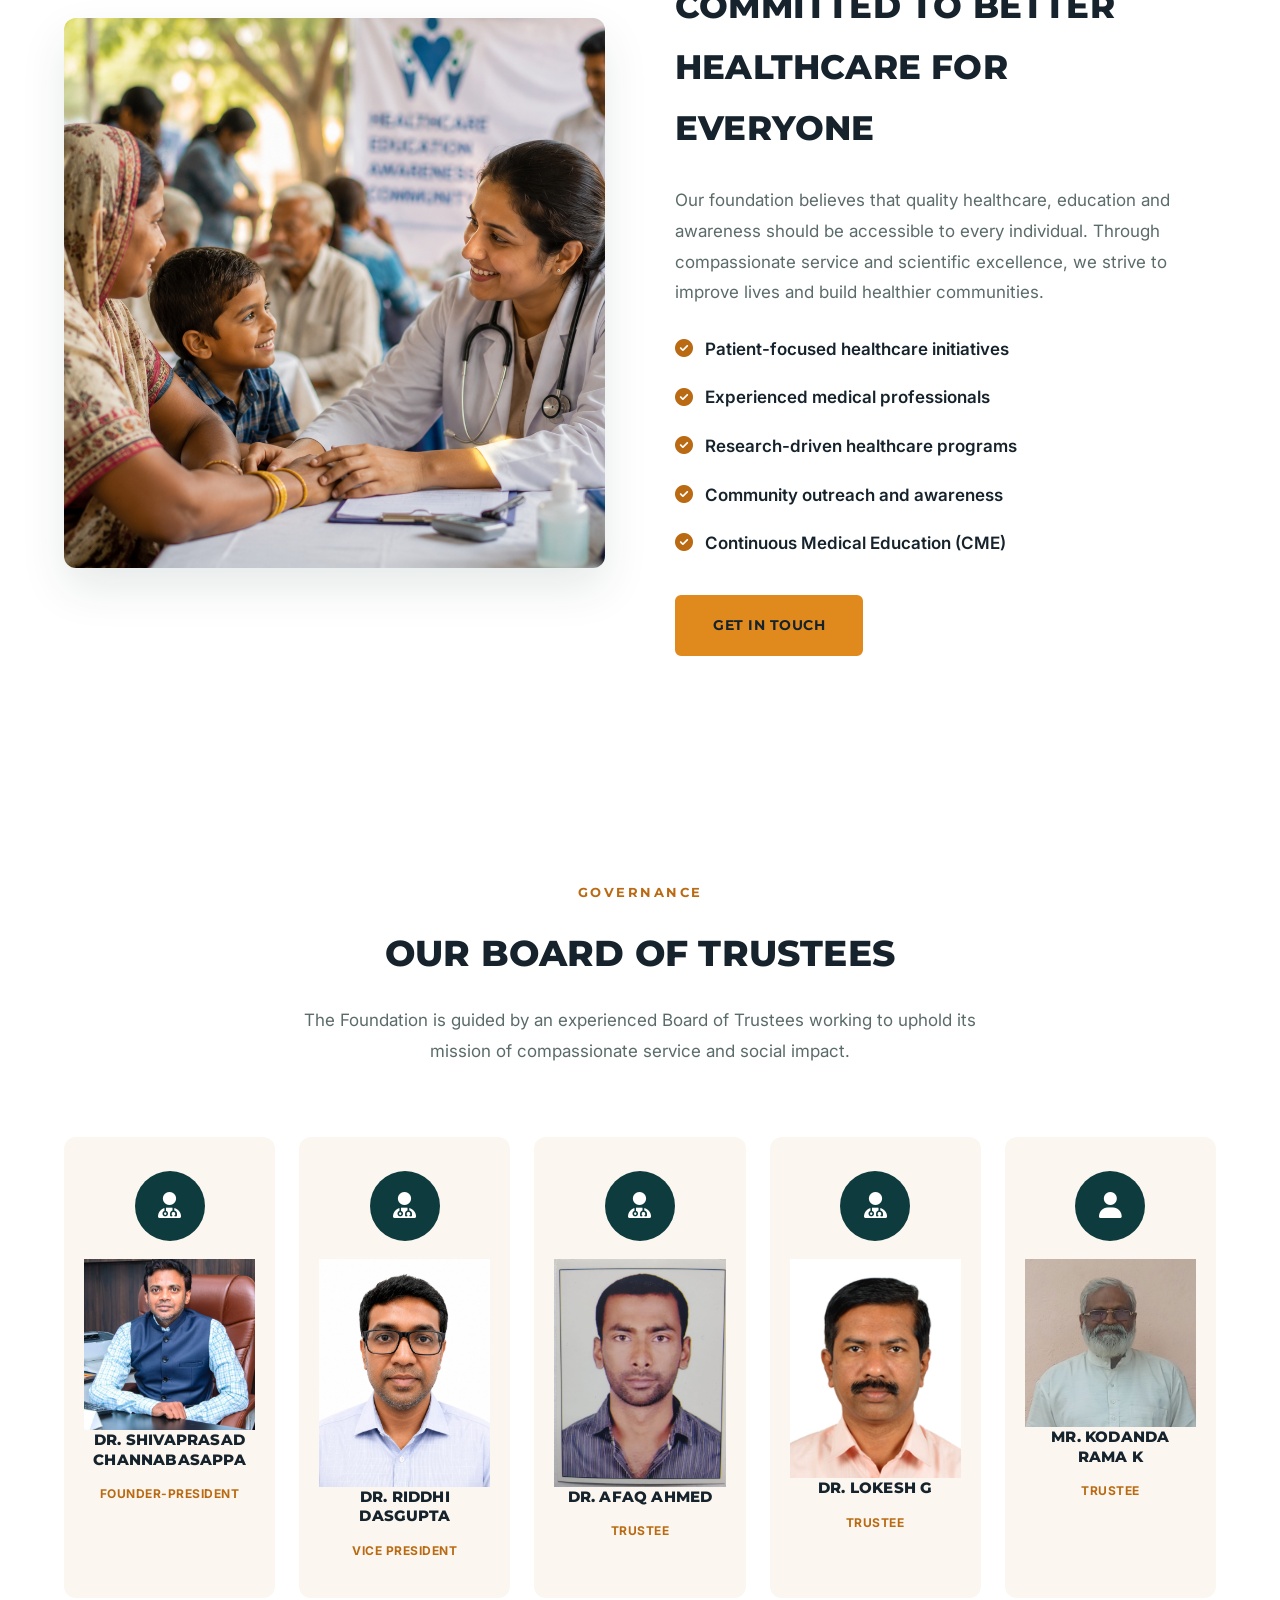
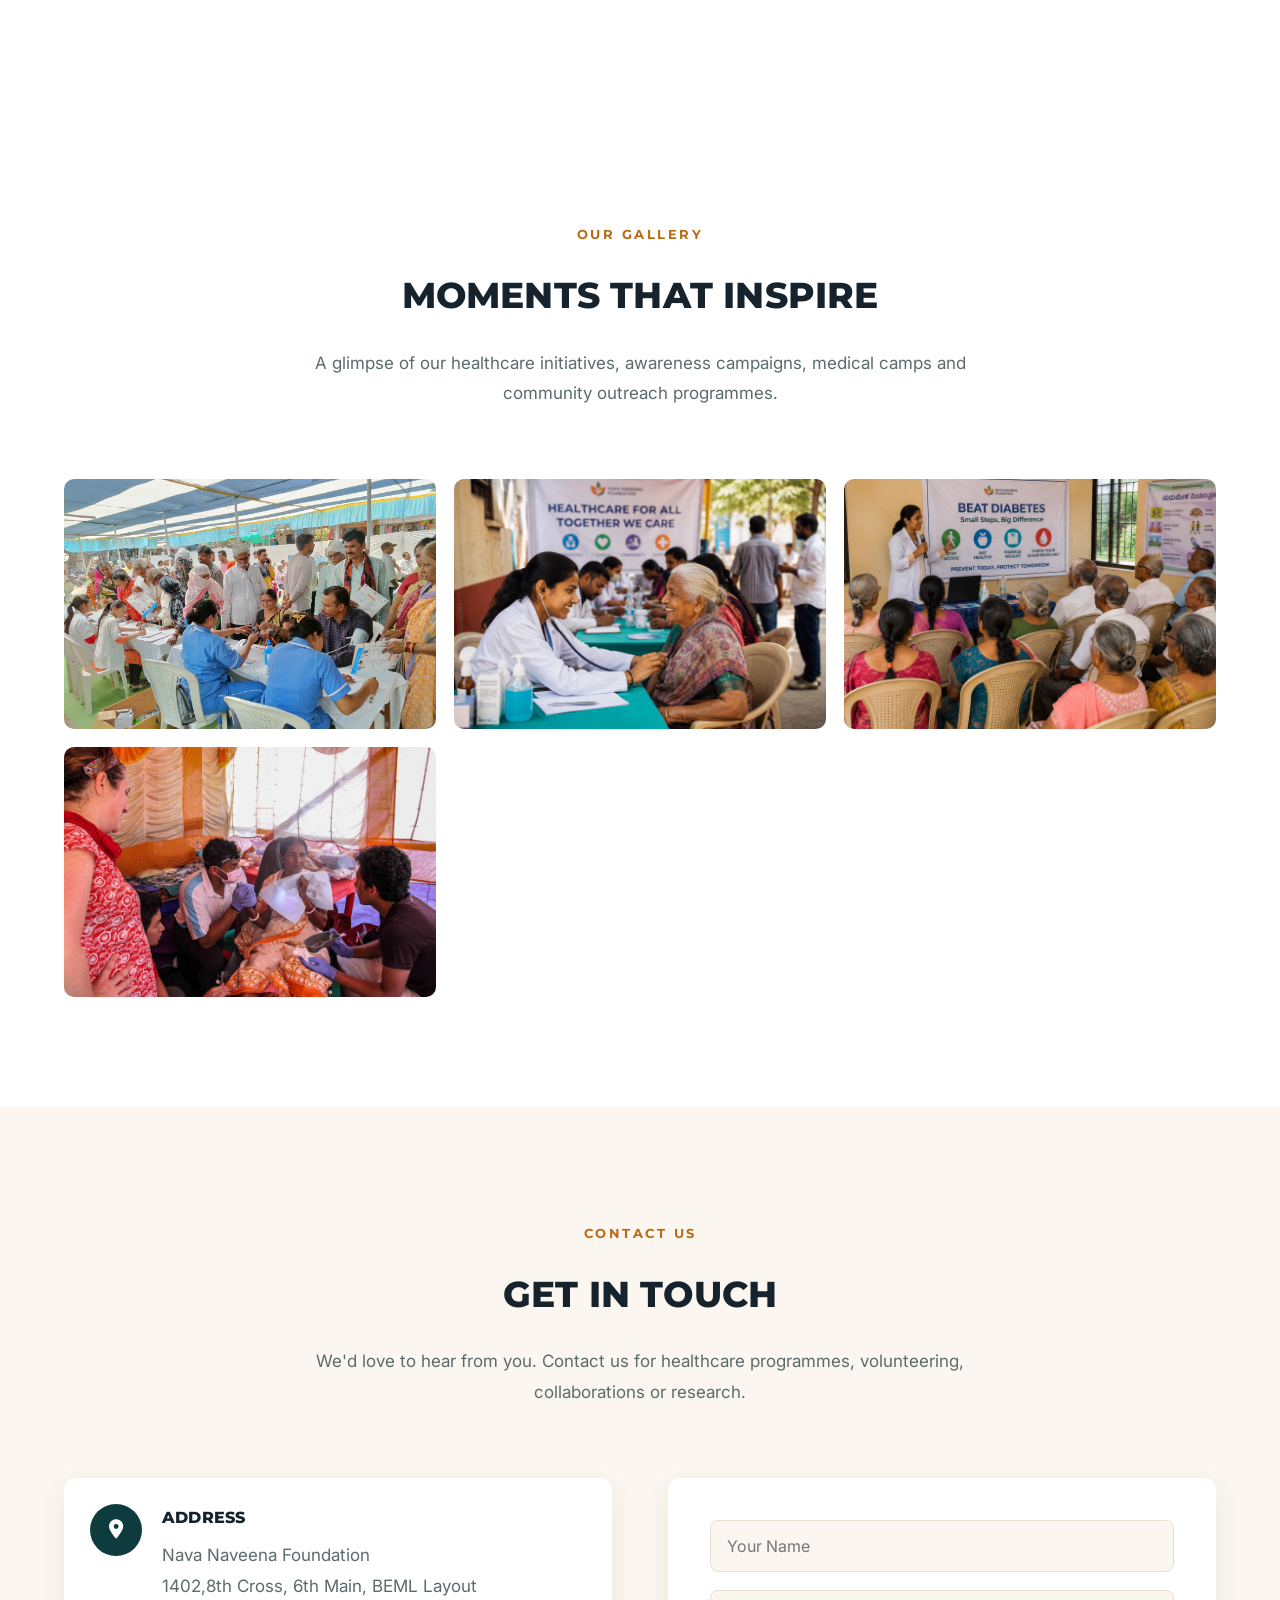
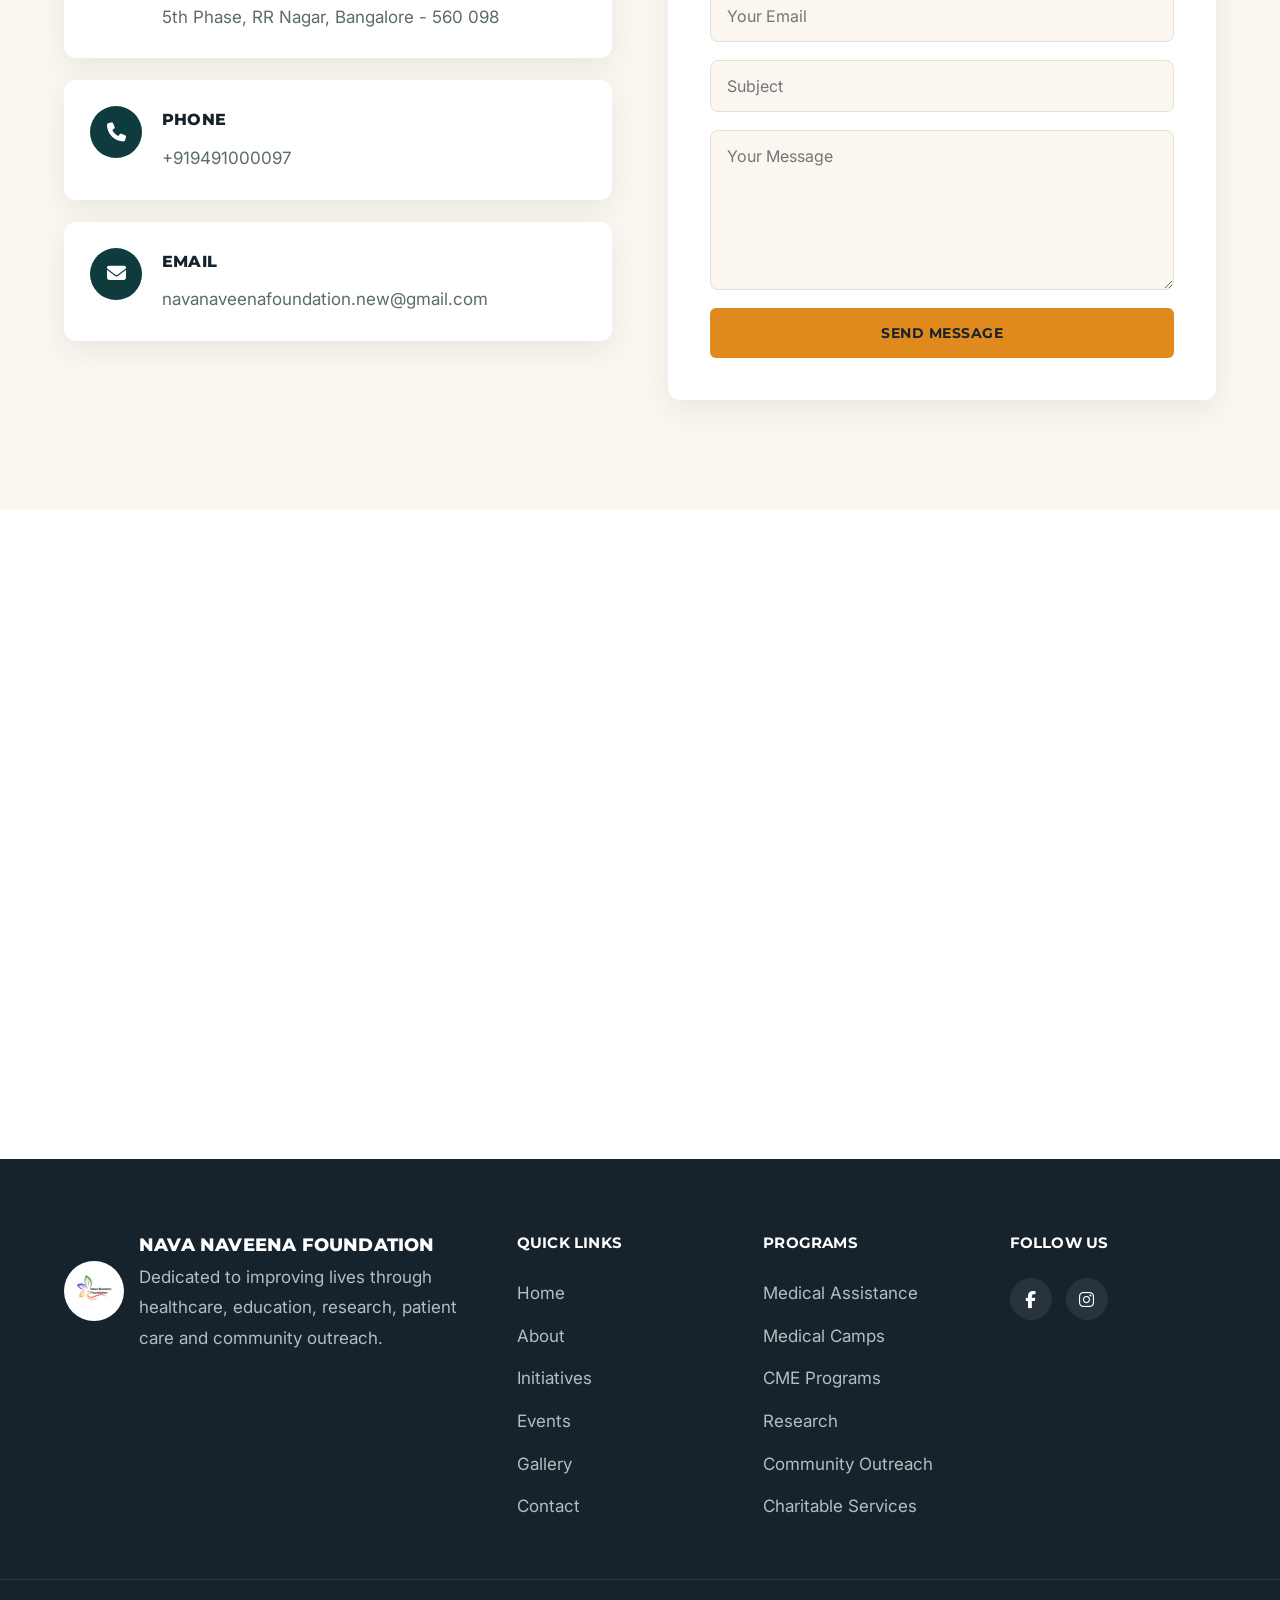
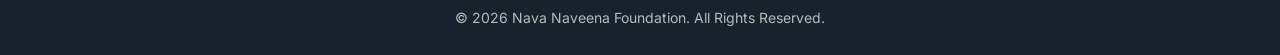
==== commit ecc8f28f: "Updated website content" ====
--- a/index.html
+++ b/index.html
@@ -881,7 +881,7 @@
 
                         <h4>Email</h4>
 
-                        <p>navanaveenafoundation1@gmail.com</p>
+                        <p>navanaveenafoundation.new@gmail.com</p>
 
                     </div>
 
